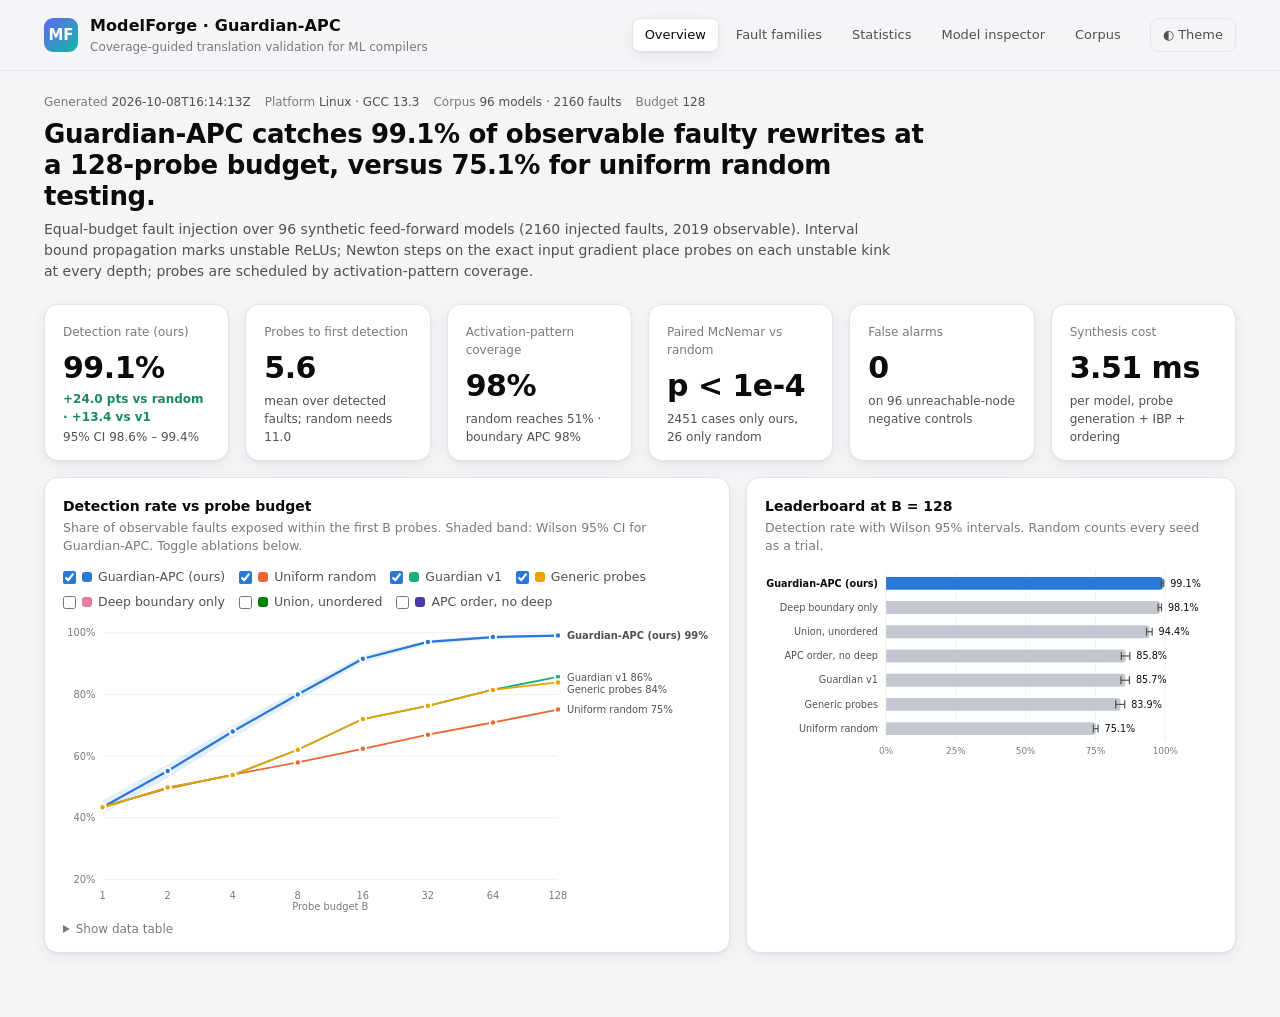
==== dashboard/index.html @ 9bdf55c3 "Add Guardian-APC: IBP-guided deep boundary probes, coverage scheduling, studio, dashboard and paper " ====
<!doctype html>
<html lang="en">
<head>
<meta charset="utf-8">
<meta name="viewport" content="width=device-width, initial-scale=1">
<title>ModelForge Guardian Dashboard</title>
<style>
:root {
  color-scheme: dark;
  --bg: #0c0e14;
  --surface-1: #141821;
  --surface-2: #1b2030;
  --border: #262c3d;
  --grid: #232838;
  --text-primary: #f3f4f8;
  --text-secondary: #b6bccb;
  --text-muted: #7c8499;
  --accent: #3987e5;
  --muted-mark: #4a5266;
  --good: #3fb37f;
  --bad: #e66767;
  --warn: #c98500;
  --s-guardian_apc: #3987e5;
  --s-random: #d95926;
  --s-guardian_v1: #199e70;
  --s-generic: #c98500;
  --s-deep_boundary: #d55181;
  --s-union_unordered: #008300;
  --s-apc_without_deep: #9085e9;
  --seq-0: #1b2030; --seq-1: #184f95; --seq-2: #256abf; --seq-3: #3987e5; --seq-4: #6da7ec; --seq-5: #b7d3f6;
  --shadow: 0 1px 0 rgba(255,255,255,0.03) inset, 0 8px 24px rgba(0,0,0,0.25);
}
:root[data-theme="light"] {
  color-scheme: light;
  --bg: #f4f5f7;
  --surface-1: #ffffff;
  --surface-2: #f7f8fa;
  --border: #e3e5ea;
  --grid: #eceef2;
  --text-primary: #0b0b0b;
  --text-secondary: #52514e;
  --text-muted: #7b7a75;
  --accent: #2a78d6;
  --muted-mark: #c4c7cf;
  --good: #1a8a5a;
  --bad: #c93a3a;
  --warn: #a86f00;
  --s-guardian_apc: #2a78d6;
  --s-random: #eb6834;
  --s-guardian_v1: #1baf7a;
  --s-generic: #eda100;
  --s-deep_boundary: #e87ba4;
  --s-union_unordered: #008300;
  --s-apc_without_deep: #4a3aa7;
  --seq-0: #f3f6fb; --seq-1: #cde2fb; --seq-2: #9ec5f4; --seq-3: #6da7ec; --seq-4: #3987e5; --seq-5: #1c5cab;
  --shadow: 0 1px 2px rgba(16,24,40,0.05), 0 4px 16px rgba(16,24,40,0.06);
}
@media (prefers-color-scheme: light) {
  :root:not([data-theme="dark"]) {
    color-scheme: light;
    --bg: #f4f5f7; --surface-1: #ffffff; --surface-2: #f7f8fa; --border: #e3e5ea; --grid: #eceef2;
    --text-primary: #0b0b0b; --text-secondary: #52514e; --text-muted: #7b7a75; --accent: #2a78d6;
    --muted-mark: #c4c7cf; --good: #1a8a5a; --bad: #c93a3a; --warn: #a86f00;
    --s-guardian_apc: #2a78d6; --s-random: #eb6834; --s-guardian_v1: #1baf7a; --s-generic: #eda100;
    --s-deep_boundary: #e87ba4; --s-union_unordered: #008300; --s-apc_without_deep: #4a3aa7;
    --seq-0: #f3f6fb; --seq-1: #cde2fb; --seq-2: #9ec5f4; --seq-3: #6da7ec; --seq-4: #3987e5; --seq-5: #1c5cab;
    --shadow: 0 1px 2px rgba(16,24,40,0.05), 0 4px 16px rgba(16,24,40,0.06);
  }
}
* { box-sizing: border-box; }
html, body { margin: 0; }
body {
  background: var(--bg);
  color: var(--text-primary);
  font: 14px/1.5 ui-sans-serif, system-ui, -apple-system, "Segoe UI", Roboto, "Helvetica Neue", Arial, sans-serif;
  -webkit-font-smoothing: antialiased;
}
code, .mono { font-family: ui-monospace, "Cascadia Code", "SF Mono", Menlo, Consolas, monospace; font-size: 12.5px; }
.wrap { max-width: 1240px; margin: 0 auto; padding: 0 24px 64px; }
header.top {
  position: sticky; top: 0; z-index: 10;
  background: color-mix(in srgb, var(--bg) 88%, transparent);
  backdrop-filter: blur(10px);
  border-bottom: 1px solid var(--border);
}
.top-inner { max-width: 1240px; margin: 0 auto; padding: 14px 24px; display: flex; align-items: center; gap: 16px; flex-wrap: wrap; }
.brand { display: flex; align-items: center; gap: 12px; }
.logo { width: 34px; height: 34px; border-radius: 9px; background: linear-gradient(135deg, #6366f1, #14b8a6); display: grid; place-items: center; color: #fff; font-weight: 700; font-size: 15px; }
.brand h1 { font-size: 16px; margin: 0; letter-spacing: 0.1px; }
.brand p { margin: 0; font-size: 12px; color: var(--text-muted); }
nav.tabs { display: flex; gap: 4px; margin-left: auto; flex-wrap: wrap; }
nav.tabs button, .chip, .ghost {
  font: inherit; font-size: 13px; color: var(--text-secondary); background: transparent;
  border: 1px solid transparent; border-radius: 8px; padding: 6px 12px; cursor: pointer;
}
nav.tabs button:hover, .ghost:hover { background: var(--surface-2); color: var(--text-primary); }
nav.tabs button[aria-selected="true"] { background: var(--surface-1); border-color: var(--border); color: var(--text-primary); box-shadow: var(--shadow); }
.ghost { border-color: var(--border); }
button:focus-visible { outline: 2px solid var(--accent); outline-offset: 2px; }
.meta { font-size: 12px; color: var(--text-muted); margin: 22px 0 6px; display: flex; gap: 14px; flex-wrap: wrap; }
.meta span b { color: var(--text-secondary); font-weight: 500; }
.hero { margin: 8px 0 22px; }
.hero h2 { font-size: 26px; line-height: 1.2; margin: 0 0 6px; letter-spacing: -0.3px; max-width: 900px; }
.hero p { margin: 0; color: var(--text-secondary); max-width: 860px; }
.grid { display: grid; gap: 16px; }
.kpis { grid-template-columns: repeat(auto-fit, minmax(180px, 1fr)); margin-bottom: 16px; }
.two { grid-template-columns: minmax(0, 1.4fr) minmax(0, 1fr); }
.half { grid-template-columns: minmax(0, 1fr) minmax(0, 1fr); }
@media (max-width: 900px) { .two, .half { grid-template-columns: minmax(0, 1fr); } }
.card { background: var(--surface-1); border: 1px solid var(--border); border-radius: 14px; padding: 18px 18px 14px; box-shadow: var(--shadow); min-width: 0; }
.card h3 { margin: 0 0 2px; font-size: 14px; font-weight: 600; }
.card .sub { margin: 0 0 12px; color: var(--text-muted); font-size: 12.5px; }
.kpi .label { color: var(--text-muted); font-size: 12px; }
.kpi .value { font-size: 30px; font-weight: 650; letter-spacing: -0.5px; margin-top: 4px; font-variant-numeric: tabular-nums; }
.kpi .note { color: var(--text-secondary); font-size: 12px; margin-top: 2px; }
.kpi .delta { font-size: 12px; font-weight: 600; }
.pos { color: var(--good); } .neg { color: var(--bad); }
.pill { display: inline-flex; align-items: center; gap: 6px; font-size: 11.5px; padding: 2px 8px; border-radius: 999px; border: 1px solid var(--border); color: var(--text-secondary); background: var(--surface-2); white-space: nowrap; }
.pill.ok::before { content: "✓"; color: var(--good); font-weight: 700; }
.pill.no::before { content: "✕"; color: var(--bad); font-weight: 700; }
.legend { display: flex; flex-wrap: wrap; gap: 6px 14px; margin: 0 0 10px; font-size: 12.5px; color: var(--text-secondary); }
.legend label { display: inline-flex; align-items: center; gap: 6px; cursor: pointer; user-select: none; }
.legend input { accent-color: var(--accent); margin: 0; }
.swatch { width: 10px; height: 10px; border-radius: 3px; display: inline-block; flex: none; }
svg { display: block; width: 100%; height: auto; overflow: visible; }
svg text { fill: var(--text-muted); font-size: 11px; }
.axis line, .gridline { stroke: var(--grid); stroke-width: 1; }
table { border-collapse: collapse; width: 100%; font-size: 13px; }
th, td { text-align: left; padding: 7px 10px; border-bottom: 1px solid var(--border); white-space: nowrap; }
th { color: var(--text-muted); font-weight: 500; font-size: 12px; }
td.num, th.num { text-align: right; font-variant-numeric: tabular-nums; }
tbody tr:hover td { background: var(--surface-2); }
.scroll { overflow-x: auto; }
.heat td.cell { text-align: center; font-variant-numeric: tabular-nums; font-size: 12.5px; border: 2px solid var(--surface-1); border-radius: 6px; min-width: 64px; }
.tooltip { position: fixed; pointer-events: none; z-index: 50; background: var(--surface-1); color: var(--text-primary); border: 1px solid var(--border); border-radius: 10px; padding: 8px 10px; font-size: 12.5px; box-shadow: 0 10px 30px rgba(0,0,0,0.3); opacity: 0; transition: opacity 0.08s; min-width: 140px; }
.tooltip .t-title { color: var(--text-muted); font-size: 11.5px; margin-bottom: 4px; }
.tooltip .t-row { display: flex; align-items: center; gap: 8px; justify-content: space-between; }
.tooltip .t-row span:first-child { display: inline-flex; align-items: center; gap: 6px; color: var(--text-secondary); }
.tooltip b { font-variant-numeric: tabular-nums; }
details.data { margin-top: 10px; }
details.data summary { cursor: pointer; color: var(--text-muted); font-size: 12px; }
.empty { padding: 60px 24px; text-align: center; color: var(--text-secondary); }
.empty code { background: var(--surface-2); padding: 2px 6px; border-radius: 6px; }
.drop { margin: 18px auto 0; max-width: 520px; border: 1.5px dashed var(--border); border-radius: 14px; padding: 22px; }
.flow { display: flex; flex-direction: column; gap: 6px; }
.node { display: flex; align-items: center; gap: 10px; padding: 8px 10px; border-radius: 10px; background: var(--surface-2); border: 1px solid var(--border); }
.node .op { font-family: ui-monospace, Menlo, Consolas, monospace; font-size: 11px; font-weight: 700; padding: 2px 7px; border-radius: 6px; color: #fff; }
.node .nm { color: var(--text-secondary); font-size: 12.5px; overflow: hidden; text-overflow: ellipsis; }
.node .sh { margin-left: auto; color: var(--text-muted); font-size: 11.5px; }
.arrow { text-align: center; color: var(--text-muted); font-size: 11px; line-height: 1; }
.cols { display: grid; grid-template-columns: 1fr 1fr; gap: 16px; }
@media (max-width: 640px) { .cols { grid-template-columns: 1fr; } .wrap { padding: 0 16px 48px; } .top-inner { padding: 12px 16px; } }
.decision { display: flex; justify-content: space-between; align-items: center; padding: 8px 0; border-bottom: 1px solid var(--border); gap: 8px; }
.decision:last-child { border-bottom: 0; }
.small { font-size: 12px; color: var(--text-muted); }
.claim { border-left: 3px solid var(--accent); padding: 4px 0 4px 12px; margin: 10px 0; color: var(--text-secondary); }
section[hidden] { display: none; }
</style>
</head>
<body>
<header class="top">
  <div class="top-inner">
    <div class="brand">
      <div class="logo" aria-hidden="true">MF</div>
      <div><h1>ModelForge · Guardian-APC</h1><p>Coverage-guided translation validation for ML compilers</p></div>
    </div>
    <nav class="tabs" role="tablist" aria-label="Dashboard sections">
      <button role="tab" data-tab="overview" aria-selected="true">Overview</button>
      <button role="tab" data-tab="faults">Fault families</button>
      <button role="tab" data-tab="stats">Statistics</button>
      <button role="tab" data-tab="inspector">Model inspector</button>
      <button role="tab" data-tab="corpus">Corpus</button>
    </nav>
    <button class="ghost" id="theme" type="button" aria-label="Toggle colour theme">◐ Theme</button>
  </div>
</header>

<main class="wrap" id="app"></main>
<div class="tooltip" id="tip" role="status" aria-live="polite"></div>

<script src="data.js"></script>
<script>
"use strict";
(() => {
const STRATS = ["guardian_apc", "random", "guardian_v1", "generic", "deep_boundary", "union_unordered", "apc_without_deep"];
const NAMES = {
  guardian_apc: "Guardian-APC (ours)", random: "Uniform random", guardian_v1: "Guardian v1",
  generic: "Generic probes", deep_boundary: "Deep boundary only", union_unordered: "Union, unordered",
  apc_without_deep: "APC order, no deep"
};
const DEFAULT_ON = new Set(["guardian_apc", "random", "guardian_v1", "generic"]);
const OP_COLOURS = { INPUT: "#64748b", RETURN: "#64748b", GEMM: "#4f46e5", MATMUL: "#4f46e5", FUSED_GEMM_RELU: "#0d9488", ADD: "#2563eb", RELU: "#b45309", SIGMOID: "#be185d", SOFTMAX: "#7c3aed" };

const app = document.getElementById("app");
const tip = document.getElementById("tip");
const css = (name) => getComputedStyle(document.documentElement).getPropertyValue(name).trim();
const colour = (s) => css("--s-" + s) || css("--muted-mark");
const pct = (v, d = 1) => v == null || isNaN(v) ? "–" : (v * 100).toFixed(d) + "%";
const fmt = (v, d = 1) => v == null || isNaN(v) ? "–" : Number(v).toFixed(d);
const el = (tag, attrs = {}, ...kids) => {
  const node = document.createElement(tag);
  for (const [k, v] of Object.entries(attrs)) {
    if (k === "class") node.className = v; else if (k === "text") node.textContent = v;
    else if (k === "style") node.setAttribute("style", v); else node.setAttribute(k, v);
  }
  for (const kid of kids.flat()) if (kid != null) node.append(kid.nodeType ? kid : document.createTextNode(String(kid)));
  return node;
};
const svgEl = (tag, attrs = {}) => {
  const node = document.createElementNS("http://www.w3.org/2000/svg", tag);
  for (const [k, v] of Object.entries(attrs)) node.setAttribute(k, v);
  return node;
};

// ------------------------------------------------------------- tooltip
function showTip(evt, title, rows) {
  tip.replaceChildren(el("div", { class: "t-title", text: title }));
  for (const r of rows) {
    const left = el("span");
    if (r.colour) left.append(el("i", { class: "swatch", style: "background:" + r.colour }));
    left.append(document.createTextNode(r.label));
    tip.append(el("div", { class: "t-row" }, left, el("b", { text: r.value })));
  }
  tip.style.opacity = 1;
  const x = Math.min(evt.clientX + 14, window.innerWidth - tip.offsetWidth - 8);
  const y = Math.min(evt.clientY + 14, window.innerHeight - tip.offsetHeight - 8);
  tip.style.left = x + "px"; tip.style.top = y + "px";
}
const hideTip = () => { tip.style.opacity = 0; };

// ------------------------------------------------------------- charts
function lineChart(points, series, opts) {
  // points: x values; series: [{key, values:[y], lo:[], hi:[]}]
  const W = 720, H = 320, m = { l: 44, r: 170, t: 12, b: 34 };
  const svg = svgEl("svg", { viewBox: `0 0 ${W} ${H}`, role: "img", "aria-label": opts.label });
  const xs = (i) => m.l + (i / (points.length - 1)) * (W - m.l - m.r);
  const ys = (v) => m.t + (1 - (v - opts.yMin) / (opts.yMax - opts.yMin)) * (H - m.t - m.b);
  for (let t = 0; t <= 4; t++) {
    const v = opts.yMin + (t / 4) * (opts.yMax - opts.yMin);
    svg.append(svgEl("line", { class: "gridline", x1: m.l, x2: W - m.r, y1: ys(v), y2: ys(v) }));
    const label = svgEl("text", { x: m.l - 8, y: ys(v) + 4, "text-anchor": "end" }); label.textContent = pct(v, 0); svg.append(label);
  }
  points.forEach((p, i) => { const t = svgEl("text", { x: xs(i), y: H - 12, "text-anchor": "middle" }); t.textContent = p; svg.append(t); });
  const xl = svgEl("text", { x: (m.l + W - m.r) / 2, y: H, "text-anchor": "middle" }); xl.textContent = opts.xLabel; svg.append(xl);
  const labels = [];
  for (const s of series) {
    const c = colour(s.key);
    if (s.lo && s.key === "guardian_apc") {
      let d = s.hi.map((v, i) => `${i ? "L" : "M"}${xs(i)},${ys(v)}`).join("");
      d += s.lo.map((v, i) => `L${xs(s.lo.length - 1 - i)},${ys(s.lo[s.lo.length - 1 - i])}`).join("") + "Z";
      svg.append(svgEl("path", { d, fill: c, opacity: 0.12 }));
    }
    const d = s.values.map((v, i) => `${i ? "L" : "M"}${xs(i)},${ys(v)}`).join("");
    svg.append(svgEl("path", { d, fill: "none", stroke: c, "stroke-width": s.key === "guardian_apc" ? 2.5 : 2, "stroke-linejoin": "round", "stroke-linecap": "round" }));
    s.values.forEach((v, i) => svg.append(svgEl("circle", { cx: xs(i), cy: ys(v), r: 3.5, fill: c, stroke: css("--surface-1"), "stroke-width": 2 })));
    labels.push({ key: s.key, y: ys(s.values[s.values.length - 1]), v: s.values[s.values.length - 1] });
  }
  // Direct end labels, nudged apart to avoid collisions.
  labels.sort((a, b) => a.y - b.y);
  for (let i = 1; i < labels.length; i++) if (labels[i].y - labels[i - 1].y < 14) labels[i].y = labels[i - 1].y + 14;
  for (const l of labels) {
    const t = svgEl("text", { x: W - m.r + 10, y: l.y + 4 });
    t.textContent = `${NAMES[l.key]}  ${pct(l.v, 0)}`;
    t.setAttribute("style", `fill:${css("--text-secondary")};font-weight:${l.key === "guardian_apc" ? 600 : 400}`);
    svg.append(t);
  }
  const cross = svgEl("line", { y1: m.t, y2: H - m.b, stroke: css("--text-muted"), "stroke-width": 1, opacity: 0 });
  svg.append(cross);
  const hit = svgEl("rect", { x: m.l, y: m.t, width: W - m.l - m.r, height: H - m.t - m.b, fill: "transparent" });
  hit.addEventListener("pointermove", (e) => {
    const box = svg.getBoundingClientRect();
    const px = ((e.clientX - box.left) / box.width) * W;
    const i = Math.max(0, Math.min(points.length - 1, Math.round(((px - m.l) / (W - m.l - m.r)) * (points.length - 1))));
    cross.setAttribute("x1", xs(i)); cross.setAttribute("x2", xs(i)); cross.setAttribute("opacity", 0.6);
    const rows = series.map((s) => ({ label: NAMES[s.key], value: pct(s.values[i]), colour: colour(s.key), v: s.values[i] })).sort((a, b) => b.v - a.v);
    showTip(e, `${opts.xLabel} ${points[i]}`, rows);
  });
  hit.addEventListener("pointerleave", () => { cross.setAttribute("opacity", 0); hideTip(); });
  svg.append(hit);
  return svg;
}

function barList(rows, opts = {}) {
  // Horizontal bars with optional CI whiskers; emphasis on the highlighted row.
  const W = 560, rowH = 30, m = { l: 150, r: 64, t: 4, b: 22 };
  const H = m.t + rows.length * rowH + m.b;
  const max = opts.max ?? Math.max(...rows.map((r) => r.hi ?? r.value)) * 1.05;
  const xs = (v) => m.l + (v / max) * (W - m.l - m.r);
  const svg = svgEl("svg", { viewBox: `0 0 ${W} ${H}`, role: "img", "aria-label": opts.label || "bar chart" });
  for (let t = 0; t <= 4; t++) {
    const v = (t / 4) * max;
    svg.append(svgEl("line", { class: "gridline", x1: xs(v), x2: xs(v), y1: m.t, y2: H - m.b }));
    const tx = svgEl("text", { x: xs(v), y: H - 6, "text-anchor": "middle" }); tx.textContent = opts.tick ? opts.tick(v) : fmt(v, 0); svg.append(tx);
  }
  rows.forEach((r, i) => {
    const y = m.t + i * rowH + 7, h = rowH - 14;
    const lab = svgEl("text", { x: m.l - 10, y: y + h / 2 + 4, "text-anchor": "end" });
    lab.textContent = r.label;
    lab.setAttribute("style", `fill:${css(r.highlight ? "--text-primary" : "--text-secondary")};font-weight:${r.highlight ? 600 : 400};font-size:12px`);
    svg.append(lab);
    const fill = r.colour || (r.highlight ? css("--accent") : css("--muted-mark"));
    const w = Math.max(2, xs(r.value) - m.l);
    svg.append(svgEl("path", { d: `M${m.l},${y}h${w - 4}a4,4 0 0 1 4,4v${h - 8}a4,4 0 0 1 -4,4h${-(w - 4)}z`, fill }));
    if (r.lo != null) {
      const c = css("--text-secondary");
      svg.append(svgEl("line", { x1: xs(r.lo), x2: xs(r.hi), y1: y + h / 2, y2: y + h / 2, stroke: c, "stroke-width": 1.5 }));
      for (const v of [r.lo, r.hi]) svg.append(svgEl("line", { x1: xs(v), x2: xs(v), y1: y + 3, y2: y + h - 3, stroke: c, "stroke-width": 1.5 }));
    }
    const val = svgEl("text", { x: xs(r.hi ?? r.value) + 8, y: y + h / 2 + 4 });
    val.textContent = opts.valueText ? opts.valueText(r) : fmt(r.value);
    val.setAttribute("style", `fill:${css("--text-primary")};font-size:12px;font-variant-numeric:tabular-nums`);
    svg.append(val);
    const hit = svgEl("rect", { x: 0, y: y - 6, width: W, height: rowH, fill: "transparent" });
    hit.addEventListener("pointermove", (e) => showTip(e, r.label, r.tip || [{ label: "value", value: opts.valueText ? opts.valueText(r) : fmt(r.value) }]));
    hit.addEventListener("pointerleave", hideTip);
    svg.append(hit);
  });
  return svg;
}

function seqColour(v) {
  const steps = [0, 1, 2, 3, 4, 5].map((i) => css("--seq-" + i));
  return steps[Math.max(0, Math.min(5, Math.round(v * 5)))];
}
function heatCell(v, tipTitle, tipRows) {
  const td = el("td", { class: "cell", text: pct(v, 0) });
  td.style.background = seqColour(v);
  td.style.color = v > 0.6 ? (document.documentElement.dataset.theme === "light" || matchMedia("(prefers-color-scheme: light)").matches && document.documentElement.dataset.theme !== "dark" ? "#fff" : "#0b0b0b") : css("--text-primary");
  td.tabIndex = 0;
  td.addEventListener("pointermove", (e) => showTip(e, tipTitle, tipRows));
  td.addEventListener("pointerleave", hideTip);
  td.addEventListener("focus", () => { const r = td.getBoundingClientRect(); showTip({ clientX: r.right, clientY: r.bottom }, tipTitle, tipRows); });
  td.addEventListener("blur", hideTip);
  return td;
}

function dataTable(headers, rows, numeric = []) {
  return el("div", { class: "scroll" }, el("table", {},
    el("thead", {}, el("tr", {}, headers.map((h, i) => el("th", { class: numeric.includes(i) ? "num" : "", text: h })))),
    el("tbody", {}, rows.map((r) => el("tr", {}, r.map((c, i) => c && c.nodeType ? el("td", {}, c) : el("td", { class: numeric.includes(i) ? "num" : "", text: c })))))));
}
const card = (title, sub, ...body) => el("div", { class: "card" }, el("h3", { text: title }), sub ? el("p", { class: "sub", text: sub }) : null, ...body);
const details = (label, content) => el("details", { class: "data" }, el("summary", { text: label }), content);

// ------------------------------------------------------------- sections
function overview(bench) {
  const s = Object.fromEntries(bench.strategies.map((x) => [x.name, x]));
  const ours = s.guardian_apc, rnd = s.random, v1 = s.guardian_v1;
  const cmp = Object.fromEntries(bench.comparisons.map((c) => [c.b, c]));
  const wrap = el("section", { "data-panel": "overview" });
  wrap.append(el("div", { class: "hero" },
    el("h2", { text: `Guardian-APC catches ${pct(ours.overall.rate)} of observable faulty rewrites at a ${bench.config.budget}-probe budget, versus ${pct(rnd.overall.rate)} for uniform random testing.` }),
    el("p", { text: `Equal-budget fault injection over ${bench.corpus.models} synthetic feed-forward models (${bench.corpus.faults_total} injected faults, ${bench.corpus.observable} observable). Interval bound propagation marks unstable ReLUs; Newton steps on the exact input gradient place probes on each unstable kink at every depth; probes are scheduled by activation-pattern coverage.` })));

  const fp = bench.strategies.reduce((a, x) => a + x.false_positives, 0);
  const kpi = (label, value, note, delta) => el("div", { class: "card kpi" }, el("div", { class: "label", text: label }), el("div", { class: "value", text: value }), delta || null, el("div", { class: "note", text: note }));
  wrap.append(el("div", { class: "grid kpis" },
    kpi("Detection rate (ours)", pct(ours.overall.rate), `95% CI ${pct(ours.overall.ci[0])} – ${pct(ours.overall.ci[1])}`,
      el("div", { class: "delta pos", text: `+${((ours.overall.rate - rnd.overall.rate) * 100).toFixed(1)} pts vs random · +${((ours.overall.rate - v1.overall.rate) * 100).toFixed(1)} vs v1` })),
    kpi("Probes to first detection", fmt(ours.mean_first), `mean over detected faults; random needs ${fmt(rnd.mean_first)}`),
    kpi("Activation-pattern coverage", pct(ours.apc, 0), `random reaches ${pct(rnd.apc, 0)} · boundary APC ${pct(ours.boundary_apc, 0)}`),
    kpi("Paired McNemar vs random", cmp.random ? (cmp.random.p_value < 1e-4 ? "p < 1e-4" : "p = " + cmp.random.p_value.toPrecision(2)) : "–",
      cmp.random ? `${cmp.random.only_a} cases only ours, ${cmp.random.only_b} only random` : ""),
    kpi("False alarms", String(fp), `on ${bench.corpus.controls} unreachable-node negative controls`),
    kpi("Synthesis cost", fmt(ours.generation_ms, 2) + " ms", "per model, probe generation + IBP + ordering")));

  // Budget curve
  const active = new Set(DEFAULT_ON);
  const legend = el("div", { class: "legend", role: "group", "aria-label": "Strategies shown" });
  const chartBox = el("div");
  const redraw = () => {
    const shown = STRATS.filter((k) => active.has(k) && s[k]);
    const points = s.guardian_apc.curve.map((p) => p.budget);
    const series = shown.map((k) => ({ key: k, values: s[k].curve.map((p) => p.rate), lo: s[k].curve.map((p) => p.ci[0]), hi: s[k].curve.map((p) => p.ci[1]) }));
    chartBox.replaceChildren(lineChart(points, series, { yMin: 0.2, yMax: 1, xLabel: "Probe budget B", label: "Detection rate versus probe budget" }));
  };
  for (const k of STRATS) {
    if (!s[k]) continue;
    const box = el("input", { type: "checkbox" }); box.checked = active.has(k);
    box.addEventListener("change", () => { box.checked ? active.add(k) : active.delete(k); redraw(); });
    legend.append(el("label", {}, box, el("i", { class: "swatch", style: "background:" + colour(k) }), NAMES[k]));
  }
  redraw();
  const curveTable = dataTable(["Strategy", ...s.guardian_apc.curve.map((p) => "B=" + p.budget)],
    STRATS.filter((k) => s[k]).map((k) => [NAMES[k], ...s[k].curve.map((p) => pct(p.rate))]), s.guardian_apc.curve.map((_, i) => i + 1));

  const ranked = [...bench.strategies].sort((a, b) => b.overall.rate - a.overall.rate);
  const leader = barList(ranked.map((x) => ({
    label: NAMES[x.name], value: x.overall.rate, lo: x.overall.ci[0], hi: x.overall.ci[1], highlight: x.name === "guardian_apc",
    tip: [{ label: "detected", value: `${x.overall.detected}/${x.overall.trials}` }, { label: "rate", value: pct(x.overall.rate) }, { label: "95% CI", value: `${pct(x.overall.ci[0])} – ${pct(x.overall.ci[1])}` }, { label: "mean 1st", value: fmt(x.mean_first) }]
  })), { max: 1, tick: (v) => pct(v, 0), valueText: (r) => pct(r.value), label: "Detection rate at full budget" });

  wrap.append(el("div", { class: "grid two" },
    card("Detection rate vs probe budget", "Share of observable faults exposed within the first B probes. Shaded band: Wilson 95% CI for Guardian-APC. Toggle ablations below.", legend, chartBox, details("Show data table", curveTable)),
    card("Leaderboard at B = " + bench.config.budget, "Detection rate with Wilson 95% intervals. Random counts every seed as a trial.", leader)));
  return wrap;
}

function faults(bench) {
  const wrap = el("section", { "data-panel": "faults", hidden: "" });
  const s = Object.fromEntries(bench.strategies.map((x) => [x.name, x]));
  const families = Object.keys(s.guardian_apc.families);
  const order = STRATS.filter((k) => s[k]);
  const heat = el("table", { class: "heat" },
    el("thead", {}, el("tr", {}, el("th", { text: "Fault family" }), order.map((k) => el("th", { class: "num", text: NAMES[k] })))),
    el("tbody", {}, families.map((f) => el("tr", {}, el("td", { text: f }),
      order.map((k) => { const p = s[k].families[f]; return heatCell(p ? p.rate : 0, `${f} · ${NAMES[k]}`, [{ label: "detected", value: p ? `${p.detected}/${p.trials}` : "–" }, { label: "rate", value: pct(p && p.rate) }, { label: "95% CI", value: p ? `${pct(p.ci[0])} – ${pct(p.ci[1])}` : "–" }]); })))));
  const scale = el("div", { class: "legend" }, el("span", { text: "0%" }), ...[0, 1, 2, 3, 4, 5].map((i) => el("i", { class: "swatch", style: `background:${css("--seq-" + i)};width:22px` })), el("span", { text: "100%" }));
  wrap.append(card("Detection rate by fault family", "Rows are injected fault families; dead_zone_1e-* match the boundary-probe offsets, while dead_zone_random, relu_clamp, leaky_relu and the ε-faults are held out from the probe design.", scale, el("div", { class: "scroll" }, heat)));

  const subsetNames = { design_aligned: "Design-aligned faults", held_out: "Held-out faults", first_layer: "First ReLU layer", deep_layers: "Deeper ReLU layers" };
  const subsetCards = Object.keys(subsetNames).map((key) => card(subsetNames[key], key === "held_out" ? "Families the probe targets were not tuned for." : key === "deep_layers" ? "Faults injected beyond the first activation layer, where v1 had no boundary probes." : key === "first_layer" ? "Faults in the first activation layer (v1's model-conditioned probes apply here)." : "Dead zones whose widths match the probe offsets.",
    barList(order.filter((k) => s[k].subsets && s[k].subsets[key]).map((k) => ({ label: NAMES[k], value: s[k].subsets[key].rate, lo: s[k].subsets[key].ci[0], hi: s[k].subsets[key].ci[1], highlight: k === "guardian_apc", tip: [{ label: "detected", value: `${s[k].subsets[key].detected}/${s[k].subsets[key].trials}` }, { label: "rate", value: pct(s[k].subsets[key].rate) }] })), { max: 1, tick: (v) => pct(v, 0), valueText: (r) => pct(r.value), label: subsetNames[key] })));
  wrap.append(el("div", { class: "grid half", style: "margin-top:16px" }, ...subsetCards));
  return wrap;
}

function stats(bench) {
  const wrap = el("section", { "data-panel": "stats", hidden: "" });
  const s = Object.fromEntries(bench.strategies.map((x) => [x.name, x]));
  const rows = bench.comparisons.map((c) => {
    const verdict = c.p_value < 0.05 ? (c.only_a > c.only_b ? el("span", { class: "pill ok", text: "better" }) : el("span", { class: "pill no", text: "worse" })) : el("span", { class: "pill", text: "n.s." });
    return [NAMES[c.b], String(c.only_a), String(c.only_b), String(c.both), String(c.neither), c.p_value < 1e-4 ? "< 1e-4" : c.p_value.toPrecision(3), verdict];
  });
  wrap.append(card("Paired exact McNemar tests", "Guardian-APC against each baseline on the same (model, fault) cases. Discordant pairs decide the test; random contributes one pair per seed.",
    dataTable(["Baseline", "Only ours", "Only baseline", "Both", "Neither", "Exact p", "Verdict"], rows, [1, 2, 3, 4, 5])));

  // Coverage vs detection scatter
  const W = 560, H = 320, m = { l: 48, r: 16, t: 14, b: 40 };
  const svg = svgEl("svg", { viewBox: `0 0 ${W} ${H}`, role: "img", "aria-label": "Activation-pattern coverage versus detection rate" });
  const xs = (v) => m.l + ((v - 0.4) / 0.6) * (W - m.l - m.r), ys = (v) => m.t + (1 - (v - 0.6) / 0.4) * (H - m.t - m.b);
  for (let t = 0; t <= 4; t++) {
    const xv = 0.4 + t * 0.15, yv = 0.6 + t * 0.1;
    svg.append(svgEl("line", { class: "gridline", x1: xs(xv), x2: xs(xv), y1: m.t, y2: H - m.b }));
    svg.append(svgEl("line", { class: "gridline", x1: m.l, x2: W - m.r, y1: ys(yv), y2: ys(yv) }));
    const a = svgEl("text", { x: xs(xv), y: H - m.b + 16, "text-anchor": "middle" }); a.textContent = pct(xv, 0); svg.append(a);
    const b = svgEl("text", { x: m.l - 8, y: ys(yv) + 4, "text-anchor": "end" }); b.textContent = pct(yv, 0); svg.append(b);
  }
  const xl = svgEl("text", { x: (m.l + W - m.r) / 2, y: H - 4, "text-anchor": "middle" }); xl.textContent = "Activation-pattern coverage (mean per model)"; svg.append(xl);
  for (const k of STRATS) {
    if (!s[k]) continue;
    const x = xs(s[k].apc), y = ys(Math.max(0.6, s[k].overall.rate));
    const dot = svgEl("circle", { cx: x, cy: y, r: k === "guardian_apc" ? 8 : 6.5, fill: colour(k), stroke: css("--surface-1"), "stroke-width": 2 });
    dot.addEventListener("pointermove", (e) => showTip(e, NAMES[k], [{ label: "APC", value: pct(s[k].apc) }, { label: "detection", value: pct(s[k].overall.rate) }, { label: "boundary APC", value: pct(s[k].boundary_apc) }]));
    dot.addEventListener("pointerleave", hideTip);
    svg.append(dot);
    if (["guardian_apc", "random"].includes(k)) {
      const t = svgEl("text", { x: x + (k === "guardian_apc" ? -12 : 12), y: y + (k === "guardian_apc" ? 18 : 4), "text-anchor": k === "guardian_apc" ? "end" : "start" });
      t.textContent = NAMES[k]; t.setAttribute("style", `fill:${css("--text-secondary")}`); svg.append(t);
    }
  }
  const legend = el("div", { class: "legend" }, STRATS.filter((k) => s[k]).map((k) => el("span", { style: "display:inline-flex;gap:6px;align-items:center" }, el("i", { class: "swatch", style: "background:" + colour(k) }), NAMES[k])));
  const cost = barList(STRATS.filter((k) => s[k]).map((k) => ({ label: NAMES[k], value: s[k].generation_ms, highlight: k === "guardian_apc", tip: [{ label: "ms / model", value: fmt(s[k].generation_ms, 3) }, { label: "native probes", value: fmt(s[k].native_probes, 1) }] })), { tick: (v) => fmt(v, 1), valueText: (r) => fmt(r.value, 2) + " ms", label: "Probe synthesis time per model" });
  wrap.append(el("div", { class: "grid half", style: "margin-top:16px" },
    card("Coverage predicts detection", "Each dot is a strategy: higher activation-pattern coverage of (neuron, pre-activation bin) states goes with higher fault detection.", legend, svg),
    card("Cost of probe synthesis", "Mean wall-clock per model on this machine, including IBP, Newton boundary solving and greedy ordering.", cost,
      el("p", { class: "small", text: `Total benchmark runtime: ${fmt(bench.runtime_seconds, 1)} s on ${bench.platform} (${bench.compiler}).` }))));
  return wrap;
}

function inspector(data) {
  const wrap = el("section", { "data-panel": "inspector", hidden: "" });
  if (!data) { wrap.append(el("div", { class: "card empty", text: "No inspector data. Run modelforge_bench to generate it." })); return wrap; }
  const flow = (ins) => el("div", { class: "flow" }, ins.flatMap((x, i) => [
    el("div", { class: "node" }, el("span", { class: "op", style: "background:" + (OP_COLOURS[x.op] || "#475569"), text: x.op }), el("span", { class: "nm", text: `${x.node}  →  ${x.output}` }), el("span", { class: "sh mono", text: x.shape.join("×") })),
    i + 1 < ins.length ? el("div", { class: "arrow", "aria-hidden": "true", text: "▼" }) : null]));
  wrap.append(el("div", { class: "hero" }, el("h2", { text: `Model inspector · ${data.model}` }),
    el("p", { text: `Input ${data.input_shape.join("×")}, output ${data.output_shape.join("×")} · ${data.guardian_probe_count} Guardian-APC probes · source ${data.path}` })));
  wrap.append(card("IR before and after guarded optimisation", "Each rewrite is applied to a copy and only kept if every probe agrees with the graph before it.",
    el("div", { class: "cols" }, el("div", {}, el("p", { class: "small", text: "Lowered IR" }), flow(data.ir_before)), el("div", {}, el("p", { class: "small", text: "Guardian-accepted IR" }), flow(data.ir_after)))));

  const decisions = el("div", {}, data.guardian.map((d) => el("div", { class: "decision" },
    el("div", {}, el("b", { text: d.pass }), el("div", { class: "small", text: d.events.length ? d.events.join(" · ") : "no rewrite proposed" })),
    el("div", { style: "text-align:right" }, el("span", { class: "pill " + (d.accepted ? "ok" : "no"), text: d.accepted ? "accepted" : "rejected" }), el("div", { class: "small", text: `${d.probes} probes · max |err| ${Number(d.max_error).toExponential(1)}` })))));
  let demo = el("p", { class: "small", text: "No demo bug available for this model." });
  if (data.demo_bug && data.demo_bug.original_output) {
    const a = data.demo_bug.original_output, b = data.demo_bug.candidate_output;
    const rows = [];
    a.forEach((v, i) => { rows.push({ label: `class ${i} · original`, value: v, colour: css("--s-guardian_apc") }); rows.push({ label: `class ${i} · faulty`, value: b[i], colour: css("--s-random") }); });
    demo = el("div", {},
      el("p", { class: "claim", text: `ReLU → Sigmoid rewrite ${data.demo_bug.accepted ? "was missed" : "rejected and rolled back"} after ${data.demo_bug.probes} probes. Minimised witness: ${data.demo_bug.probe}, input [${data.demo_bug.input.map((v) => fmt(v, 3)).join(", ")}].` }),
      barList(rows.map((r) => ({ ...r, tip: [{ label: "probability", value: fmt(r.value, 4) }] })), { max: 1, tick: (v) => fmt(v, 2), valueText: (r) => fmt(r.value, 4), label: "Original versus faulty output" }),
      el("div", { class: "legend" }, el("span", {}, el("i", { class: "swatch", style: "background:" + css("--s-guardian_apc") }), " original graph"), el("span", {}, el("i", { class: "swatch", style: "background:" + css("--s-random") }), " faulty candidate")));
  }
  wrap.append(el("div", { class: "grid half", style: "margin-top:16px" }, card("Guardian decisions", "One verdict per optimisation pass.", decisions), card("Replayable counterexample", "Saved to counterexample.json by the compiler.", demo)));

  // IBP intervals
  const site = data.sites[0];
  if (site) {
    const ext = Math.max(1, ...site.lower.map(Math.abs), ...site.upper.map(Math.abs));
    const W = 560, rowH = 26, m = { l: 60, r: 20, t: 8, b: 24 }, H = m.t + site.width * rowH + m.b;
    const svg = svgEl("svg", { viewBox: `0 0 ${W} ${H}`, role: "img", "aria-label": "Pre-activation intervals" });
    const xs = (v) => m.l + ((v + ext) / (2 * ext)) * (W - m.l - m.r);
    svg.append(svgEl("line", { x1: xs(0), x2: xs(0), y1: m.t, y2: H - m.b, stroke: css("--s-deep_boundary"), "stroke-width": 1.5 }));
    for (const v of [-ext, 0, ext]) { const t = svgEl("text", { x: xs(v), y: H - 6, "text-anchor": "middle" }); t.textContent = fmt(v, 1); svg.append(t); }
    site.lower.forEach((lo, i) => {
      const y = m.t + i * rowH + rowH / 2, hi = site.upper[i];
      const st = lo > 0 ? "stable active" : hi <= 0 ? "stable inactive" : "unstable";
      const t = svgEl("text", { x: m.l - 10, y: y + 4, "text-anchor": "end" }); t.textContent = "n" + i; svg.append(t);
      svg.append(svgEl("line", { x1: xs(lo), x2: xs(hi), y1: y, y2: y, stroke: st === "unstable" ? css("--warn") : css("--good"), "stroke-width": 6, "stroke-linecap": "round" }));
      const hit = svgEl("rect", { x: 0, y: y - rowH / 2, width: W, height: rowH, fill: "transparent" });
      hit.addEventListener("pointermove", (e) => showTip(e, `${site.node} · neuron ${i}`, [{ label: "lower", value: fmt(lo, 3) }, { label: "upper", value: fmt(hi, 3) }, { label: "status", value: st }]));
      hit.addEventListener("pointerleave", hideTip);
      svg.append(hit);
    });
    const covRows = data.coverage.map((c) => ({ label: NAMES[c.strategy] || c.strategy, value: c.coverage.apc, highlight: c.strategy === "guardian_apc", tip: [{ label: "APC", value: pct(c.coverage.apc) }, { label: "boundary APC", value: pct(c.coverage.boundary_apc) }, { label: "states", value: `${c.coverage.covered}/${c.coverage.feasible}` }] }));
    wrap.append(el("div", { class: "grid half", style: "margin-top:16px" },
      card(`IBP pre-activation intervals · ${site.node}`, `Interval bound propagation over D = [-10, 10]^n. Amber: unstable (the kink at 0, pink line, is reachable), green: stable. ${site.unstable} of ${site.width} unstable.`, svg),
      card("Activation-pattern coverage at equal budget", "Share of reachable (neuron, pre-activation bin) states hit by each 128-probe suite on this model.", barList(covRows, { max: 1, tick: (v) => pct(v, 0), valueText: (r) => pct(r.value, 0), label: "Coverage by strategy" }))));
  }
  const strategies = STRATS.filter((k) => data.faults[0] && k in data.faults[0].first);
  const ftable = el("table", { class: "heat" },
    el("thead", {}, el("tr", {}, el("th", { text: "Injected fault" }), el("th", { text: "Kind" }), strategies.map((k) => el("th", { class: "num", text: NAMES[k] || k })))),
    el("tbody", {}, data.faults.map((f) => el("tr", {}, el("td", { class: "mono", text: f.fault }), el("td", { class: "small", text: f.locality + (f.held_out ? " · held-out" : "") }),
      strategies.map((k) => {
        const v = f.first[k];
        const td = el("td", { class: "num", text: f.locality === "control" ? (v ? "false alarm" : "silent ✓") : v ? "#" + v : "missed" });
        td.style.color = f.locality === "control" ? (v ? css("--bad") : css("--good")) : v ? (v <= 8 ? css("--good") : css("--text-primary")) : css("--bad");
        if (k === "guardian_apc") td.style.fontWeight = 600;
        return td;
      })))));
  wrap.append(el("div", { style: "margin-top:16px" }, card("Fault-injection arena", "#k is the index of the first probe that exposed the fault (lower is better); 'missed' means no probe in the 128-probe budget did.", el("div", { class: "scroll" }, ftable))));
  return wrap;
}

function corpus(bench) {
  const wrap = el("section", { "data-panel": "corpus", hidden: "" });
  const c = bench.corpus;
  const depthRows = Object.entries(c.depths).map(([d, n]) => ({ label: `${d} hidden layer${d === "1" ? "" : "s"}`, value: n, highlight: false, colour: css("--accent"), tip: [{ label: "models", value: String(n) }] }));
  const neuronRows = [["Unstable", c.neurons.unstable, "--warn"], ["Stable active", c.neurons.stable_active, "--good"], ["Stable inactive", c.neurons.stable_inactive, "--muted-mark"]].map(([label, value, tok]) => ({ label, value, colour: css(tok), tip: [{ label: "neurons", value: String(value) }] }));
  wrap.append(el("div", { class: "grid kpis" },
    ...[["Models", c.models], ["Injected faults", c.faults_total], ["Observable", c.observable], ["Unknown (excluded)", c.unknown], ["Negative controls", c.controls], ["IBP soundness violations", c.ibp_violations]].map(([l, v]) => el("div", { class: "card kpi" }, el("div", { class: "label", text: l }), el("div", { class: "value", text: String(v) })))));
  wrap.append(el("div", { class: "grid half" },
    card("Depth distribution", "Synthetic He-initialised classifiers; depth cycles 1–4 hidden ReLU layers, widths 4–16, inputs 4–16, classes 2–5.", barList(depthRows, { valueText: (r) => String(r.value), tick: (v) => fmt(v, 0), label: "Models by depth" })),
    card("Neuron stability over D", "Interval bound propagation on [-10, 10]^n. Unstable neurons are the targets for deep boundary probes.", barList(neuronRows, { valueText: (r) => String(r.value), tick: (v) => fmt(v, 0), label: "Neuron stability counts" }))));
  wrap.append(el("div", { style: "margin-top:16px" }, card("Models", "Every model in the corpus, with its layer widths and fault counts.",
    details("Show all " + bench.models.length + " models", dataTable(["Model", "Inputs", "Classes", "Hidden widths", "Unstable", "Faults", "Observable"], bench.models.map((x) => [x.name, String(x.inputs), String(x.classes), x.hidden.join(" · "), String(x.unstable), String(x.faults), String(x.observable)]), [1, 2, 4, 5, 6])),
    bench.misses.length ? details(`Guardian-APC misses (${bench.misses.length} listed)`, dataTable(["Model", "Fault"], bench.misses.map((x) => [x.model, x.fault]))) : null)));
  wrap.append(el("p", { class: "small", style: "margin-top:16px", text: `Config: budget ${bench.config.budget}, ${bench.config.random_seeds} random seeds, ${bench.config.oracle_probes} oracle probes per fault, tolerance ${bench.config.tolerance}, master seed ${bench.config.seed}. A fault counts as observable when any suite or the random oracle exposes it; others are reported as unknown and excluded.` }));
  return wrap;
}

// ------------------------------------------------------------- boot
function render(data) {
  app.replaceChildren();
  if (!data || !data.bench) { empty(); return; }
  const b = data.bench;
  app.append(el("div", { class: "meta" },
    el("span", {}, "Generated ", el("b", { text: b.generated_at })), el("span", {}, "Platform ", el("b", { text: `${b.platform} · ${b.compiler}` })),
    el("span", {}, "Corpus ", el("b", { text: `${b.corpus.models} models · ${b.corpus.faults_total} faults` })), el("span", {}, "Budget ", el("b", { text: String(b.config.budget) }))));
  app.append(overview(b), faults(b), stats(b), inspector(data.inspect), corpus(b));
  selectTab(currentTab);
}
function empty() {
  const input = el("input", { type: "file", accept: ".json" });
  input.addEventListener("change", () => { const f = input.files[0]; if (f) f.text().then((t) => render({ bench: JSON.parse(t), inspect: null })); });
  app.append(el("div", { class: "card empty" }, el("h2", { text: "No benchmark data yet" }),
    el("p", {}, "Build the project and run ", el("code", { text: "modelforge_bench" }), " (or menu option 6 in ", el("code", { text: "modelforge_studio" }), "). It writes ", el("code", { text: "dashboard/data.js" }), " next to this page."),
    el("div", { class: "drop" }, el("p", { text: "Or load a results.json file:" }), input)));
}
let currentTab = "overview";
function selectTab(name) {
  currentTab = name;
  document.querySelectorAll("nav.tabs button").forEach((b) => b.setAttribute("aria-selected", String(b.dataset.tab === name)));
  document.querySelectorAll("section[data-panel]").forEach((s) => { s.hidden = s.dataset.panel !== name; });
  try { localStorage.setItem("mf-tab", name); } catch (e) { /* storage unavailable */ }
}
document.querySelectorAll("nav.tabs button").forEach((b) => b.addEventListener("click", () => selectTab(b.dataset.tab)));
try { currentTab = localStorage.getItem("mf-tab") || "overview"; } catch (e) { /* storage unavailable */ }
try { const t = localStorage.getItem("mf-theme"); if (t) document.documentElement.dataset.theme = t; } catch (e) { /* storage unavailable */ }
document.getElementById("theme").addEventListener("click", () => {
  const dark = document.documentElement.dataset.theme ? document.documentElement.dataset.theme === "dark" : !matchMedia("(prefers-color-scheme: light)").matches;
  document.documentElement.dataset.theme = dark ? "light" : "dark";
  try { localStorage.setItem("mf-theme", document.documentElement.dataset.theme); } catch (e) { /* storage unavailable */ }
  render(window.MODELFORGE_DATA);
});
render(window.MODELFORGE_DATA);
})();
</script>
</body>
</html>
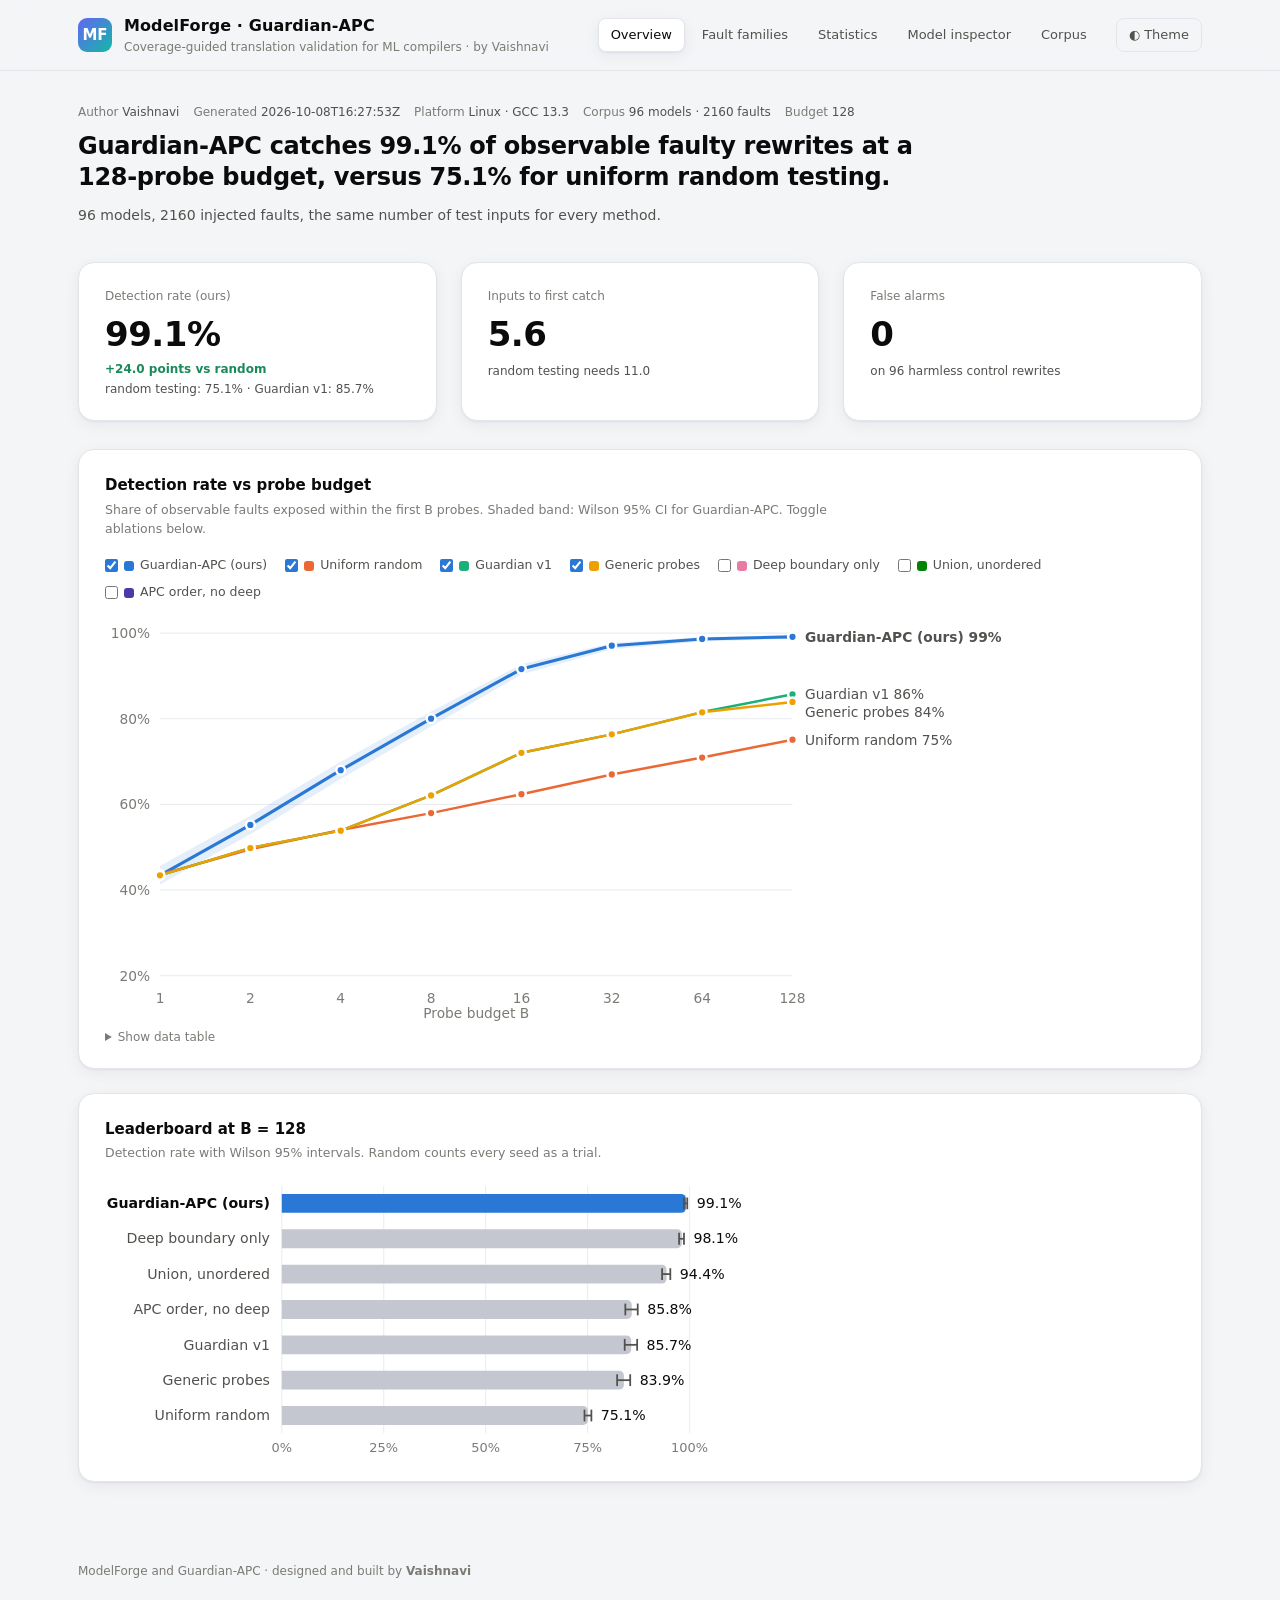
==== commit e9e8bb21: "Credit Vaishnavi throughout and declutter the studio and dashboard - Author name in the paper, READM" ====
--- a/dashboard/index.html
+++ b/dashboard/index.html
@@ -4,6 +4,7 @@
 <meta charset="utf-8">
 <meta name="viewport" content="width=device-width, initial-scale=1">
 <title>ModelForge Guardian Dashboard</title>
+<meta name="author" content="Vaishnavi">
 <style>
 :root {
   color-scheme: dark;
@@ -76,14 +77,14 @@
   -webkit-font-smoothing: antialiased;
 }
 code, .mono { font-family: ui-monospace, "Cascadia Code", "SF Mono", Menlo, Consolas, monospace; font-size: 12.5px; }
-.wrap { max-width: 1240px; margin: 0 auto; padding: 0 24px 64px; }
+.wrap { max-width: 1180px; margin: 0 auto; padding: 0 28px 80px; }
 header.top {
   position: sticky; top: 0; z-index: 10;
   background: color-mix(in srgb, var(--bg) 88%, transparent);
   backdrop-filter: blur(10px);
   border-bottom: 1px solid var(--border);
 }
-.top-inner { max-width: 1240px; margin: 0 auto; padding: 14px 24px; display: flex; align-items: center; gap: 16px; flex-wrap: wrap; }
+.top-inner { max-width: 1180px; margin: 0 auto; padding: 14px 28px; display: flex; align-items: center; gap: 16px; flex-wrap: wrap; }
 .brand { display: flex; align-items: center; gap: 12px; }
 .logo { width: 34px; height: 34px; border-radius: 9px; background: linear-gradient(135deg, #6366f1, #14b8a6); display: grid; place-items: center; color: #fff; font-weight: 700; font-size: 15px; }
 .brand h1 { font-size: 16px; margin: 0; letter-spacing: 0.1px; }
@@ -97,36 +98,37 @@
 nav.tabs button[aria-selected="true"] { background: var(--surface-1); border-color: var(--border); color: var(--text-primary); box-shadow: var(--shadow); }
 .ghost { border-color: var(--border); }
 button:focus-visible { outline: 2px solid var(--accent); outline-offset: 2px; }
-.meta { font-size: 12px; color: var(--text-muted); margin: 22px 0 6px; display: flex; gap: 14px; flex-wrap: wrap; }
+.meta { font-size: 12px; color: var(--text-muted); margin: 32px 0 10px; display: flex; gap: 14px; flex-wrap: wrap; }
 .meta span b { color: var(--text-secondary); font-weight: 500; }
-.hero { margin: 8px 0 22px; }
-.hero h2 { font-size: 26px; line-height: 1.2; margin: 0 0 6px; letter-spacing: -0.3px; max-width: 900px; }
+.hero { margin: 8px 0 36px; }
+.hero h2 { font-size: 24px; line-height: 1.3; margin: 0 0 12px; letter-spacing: -0.3px; max-width: 900px; }
 .hero p { margin: 0; color: var(--text-secondary); max-width: 860px; }
-.grid { display: grid; gap: 16px; }
-.kpis { grid-template-columns: repeat(auto-fit, minmax(180px, 1fr)); margin-bottom: 16px; }
-.two { grid-template-columns: minmax(0, 1.4fr) minmax(0, 1fr); }
+.grid { display: grid; gap: 24px; }
+section > * + * { margin-top: 28px !important; }
+.kpis { grid-template-columns: repeat(auto-fit, minmax(300px, 1fr)); }
+.two { grid-template-columns: minmax(0, 1fr); }
 .half { grid-template-columns: minmax(0, 1fr) minmax(0, 1fr); }
 @media (max-width: 900px) { .two, .half { grid-template-columns: minmax(0, 1fr); } }
-.card { background: var(--surface-1); border: 1px solid var(--border); border-radius: 14px; padding: 18px 18px 14px; box-shadow: var(--shadow); min-width: 0; }
-.card h3 { margin: 0 0 2px; font-size: 14px; font-weight: 600; }
-.card .sub { margin: 0 0 12px; color: var(--text-muted); font-size: 12.5px; }
+.card { background: var(--surface-1); border: 1px solid var(--border); border-radius: 16px; padding: 24px 26px 22px; box-shadow: var(--shadow); min-width: 0; }
+.card h3 { margin: 0 0 4px; font-size: 15px; font-weight: 600; }
+.card .sub { margin: 0 0 18px; max-width: 760px; color: var(--text-muted); font-size: 12.5px; }
 .kpi .label { color: var(--text-muted); font-size: 12px; }
-.kpi .value { font-size: 30px; font-weight: 650; letter-spacing: -0.5px; margin-top: 4px; font-variant-numeric: tabular-nums; }
+.kpi .value { font-size: 34px; font-weight: 650; letter-spacing: -0.5px; margin-top: 4px; font-variant-numeric: tabular-nums; }
 .kpi .note { color: var(--text-secondary); font-size: 12px; margin-top: 2px; }
 .kpi .delta { font-size: 12px; font-weight: 600; }
 .pos { color: var(--good); } .neg { color: var(--bad); }
 .pill { display: inline-flex; align-items: center; gap: 6px; font-size: 11.5px; padding: 2px 8px; border-radius: 999px; border: 1px solid var(--border); color: var(--text-secondary); background: var(--surface-2); white-space: nowrap; }
 .pill.ok::before { content: "✓"; color: var(--good); font-weight: 700; }
 .pill.no::before { content: "✕"; color: var(--bad); font-weight: 700; }
-.legend { display: flex; flex-wrap: wrap; gap: 6px 14px; margin: 0 0 10px; font-size: 12.5px; color: var(--text-secondary); }
+.legend { display: flex; flex-wrap: wrap; gap: 8px 18px; margin: 0 0 16px; font-size: 12.5px; color: var(--text-secondary); }
 .legend label { display: inline-flex; align-items: center; gap: 6px; cursor: pointer; user-select: none; }
 .legend input { accent-color: var(--accent); margin: 0; }
 .swatch { width: 10px; height: 10px; border-radius: 3px; display: inline-block; flex: none; }
-svg { display: block; width: 100%; height: auto; overflow: visible; }
+svg { display: block; width: 100%; max-width: 660px; height: auto; overflow: visible; }
 svg text { fill: var(--text-muted); font-size: 11px; }
 .axis line, .gridline { stroke: var(--grid); stroke-width: 1; }
 table { border-collapse: collapse; width: 100%; font-size: 13px; }
-th, td { text-align: left; padding: 7px 10px; border-bottom: 1px solid var(--border); white-space: nowrap; }
+th, td { text-align: left; padding: 10px 12px; border-bottom: 1px solid var(--border); white-space: nowrap; }
 th { color: var(--text-muted); font-weight: 500; font-size: 12px; }
 td.num, th.num { text-align: right; font-variant-numeric: tabular-nums; }
 tbody tr:hover td { background: var(--surface-2); }
@@ -162,7 +164,7 @@
   <div class="top-inner">
     <div class="brand">
       <div class="logo" aria-hidden="true">MF</div>
-      <div><h1>ModelForge · Guardian-APC</h1><p>Coverage-guided translation validation for ML compilers</p></div>
+      <div><h1>ModelForge · Guardian-APC</h1><p>Coverage-guided translation validation for ML compilers · by Vaishnavi</p></div>
     </div>
     <nav class="tabs" role="tablist" aria-label="Dashboard sections">
       <button role="tab" data-tab="overview" aria-selected="true">Overview</button>
@@ -176,6 +178,7 @@
 </header>
 
 <main class="wrap" id="app"></main>
+<footer class="wrap small" style="padding-top:0">ModelForge and Guardian-APC · designed and built by <b>Vaishnavi</b></footer>
 <div class="tooltip" id="tip" role="status" aria-live="polite"></div>
 
 <script src="data.js"></script>
@@ -233,6 +236,7 @@
   // points: x values; series: [{key, values:[y], lo:[], hi:[]}]
   const W = 720, H = 320, m = { l: 44, r: 170, t: 12, b: 34 };
   const svg = svgEl("svg", { viewBox: `0 0 ${W} ${H}`, role: "img", "aria-label": opts.label });
+  svg.style.maxWidth = "900px";
   const xs = (i) => m.l + (i / (points.length - 1)) * (W - m.l - m.r);
   const ys = (v) => m.t + (1 - (v - opts.yMin) / (opts.yMax - opts.yMin)) * (H - m.t - m.b);
   for (let t = 0; t <= 4; t++) {
@@ -350,19 +354,15 @@
   const wrap = el("section", { "data-panel": "overview" });
   wrap.append(el("div", { class: "hero" },
     el("h2", { text: `Guardian-APC catches ${pct(ours.overall.rate)} of observable faulty rewrites at a ${bench.config.budget}-probe budget, versus ${pct(rnd.overall.rate)} for uniform random testing.` }),
-    el("p", { text: `Equal-budget fault injection over ${bench.corpus.models} synthetic feed-forward models (${bench.corpus.faults_total} injected faults, ${bench.corpus.observable} observable). Interval bound propagation marks unstable ReLUs; Newton steps on the exact input gradient place probes on each unstable kink at every depth; probes are scheduled by activation-pattern coverage.` })));
+    el("p", { text: `${bench.corpus.models} models, ${bench.corpus.faults_total} injected faults, the same number of test inputs for every method.` })));
 
   const fp = bench.strategies.reduce((a, x) => a + x.false_positives, 0);
   const kpi = (label, value, note, delta) => el("div", { class: "card kpi" }, el("div", { class: "label", text: label }), el("div", { class: "value", text: value }), delta || null, el("div", { class: "note", text: note }));
   wrap.append(el("div", { class: "grid kpis" },
-    kpi("Detection rate (ours)", pct(ours.overall.rate), `95% CI ${pct(ours.overall.ci[0])} – ${pct(ours.overall.ci[1])}`,
-      el("div", { class: "delta pos", text: `+${((ours.overall.rate - rnd.overall.rate) * 100).toFixed(1)} pts vs random · +${((ours.overall.rate - v1.overall.rate) * 100).toFixed(1)} vs v1` })),
-    kpi("Probes to first detection", fmt(ours.mean_first), `mean over detected faults; random needs ${fmt(rnd.mean_first)}`),
-    kpi("Activation-pattern coverage", pct(ours.apc, 0), `random reaches ${pct(rnd.apc, 0)} · boundary APC ${pct(ours.boundary_apc, 0)}`),
-    kpi("Paired McNemar vs random", cmp.random ? (cmp.random.p_value < 1e-4 ? "p < 1e-4" : "p = " + cmp.random.p_value.toPrecision(2)) : "–",
-      cmp.random ? `${cmp.random.only_a} cases only ours, ${cmp.random.only_b} only random` : ""),
-    kpi("False alarms", String(fp), `on ${bench.corpus.controls} unreachable-node negative controls`),
-    kpi("Synthesis cost", fmt(ours.generation_ms, 2) + " ms", "per model, probe generation + IBP + ordering")));
+    kpi("Detection rate (ours)", pct(ours.overall.rate), `random testing: ${pct(rnd.overall.rate)} · Guardian v1: ${pct(v1.overall.rate)}`,
+      el("div", { class: "delta pos", text: `+${((ours.overall.rate - rnd.overall.rate) * 100).toFixed(1)} points vs random` })),
+    kpi("Inputs to first catch", fmt(ours.mean_first), `random testing needs ${fmt(rnd.mean_first)}`),
+    kpi("False alarms", String(fp), `on ${bench.corpus.controls} harmless control rewrites`)));
 
   // Budget curve
   const active = new Set(DEFAULT_ON);
@@ -546,7 +546,7 @@
   if (!data || !data.bench) { empty(); return; }
   const b = data.bench;
   app.append(el("div", { class: "meta" },
-    el("span", {}, "Generated ", el("b", { text: b.generated_at })), el("span", {}, "Platform ", el("b", { text: `${b.platform} · ${b.compiler}` })),
+    el("span", {}, "Author ", el("b", { text: b.author || "Vaishnavi" })), el("span", {}, "Generated ", el("b", { text: b.generated_at })), el("span", {}, "Platform ", el("b", { text: `${b.platform} · ${b.compiler}` })),
     el("span", {}, "Corpus ", el("b", { text: `${b.corpus.models} models · ${b.corpus.faults_total} faults` })), el("span", {}, "Budget ", el("b", { text: String(b.config.budget) }))));
   app.append(overview(b), faults(b), stats(b), inspector(data.inspect), corpus(b));
   selectTab(currentTab);
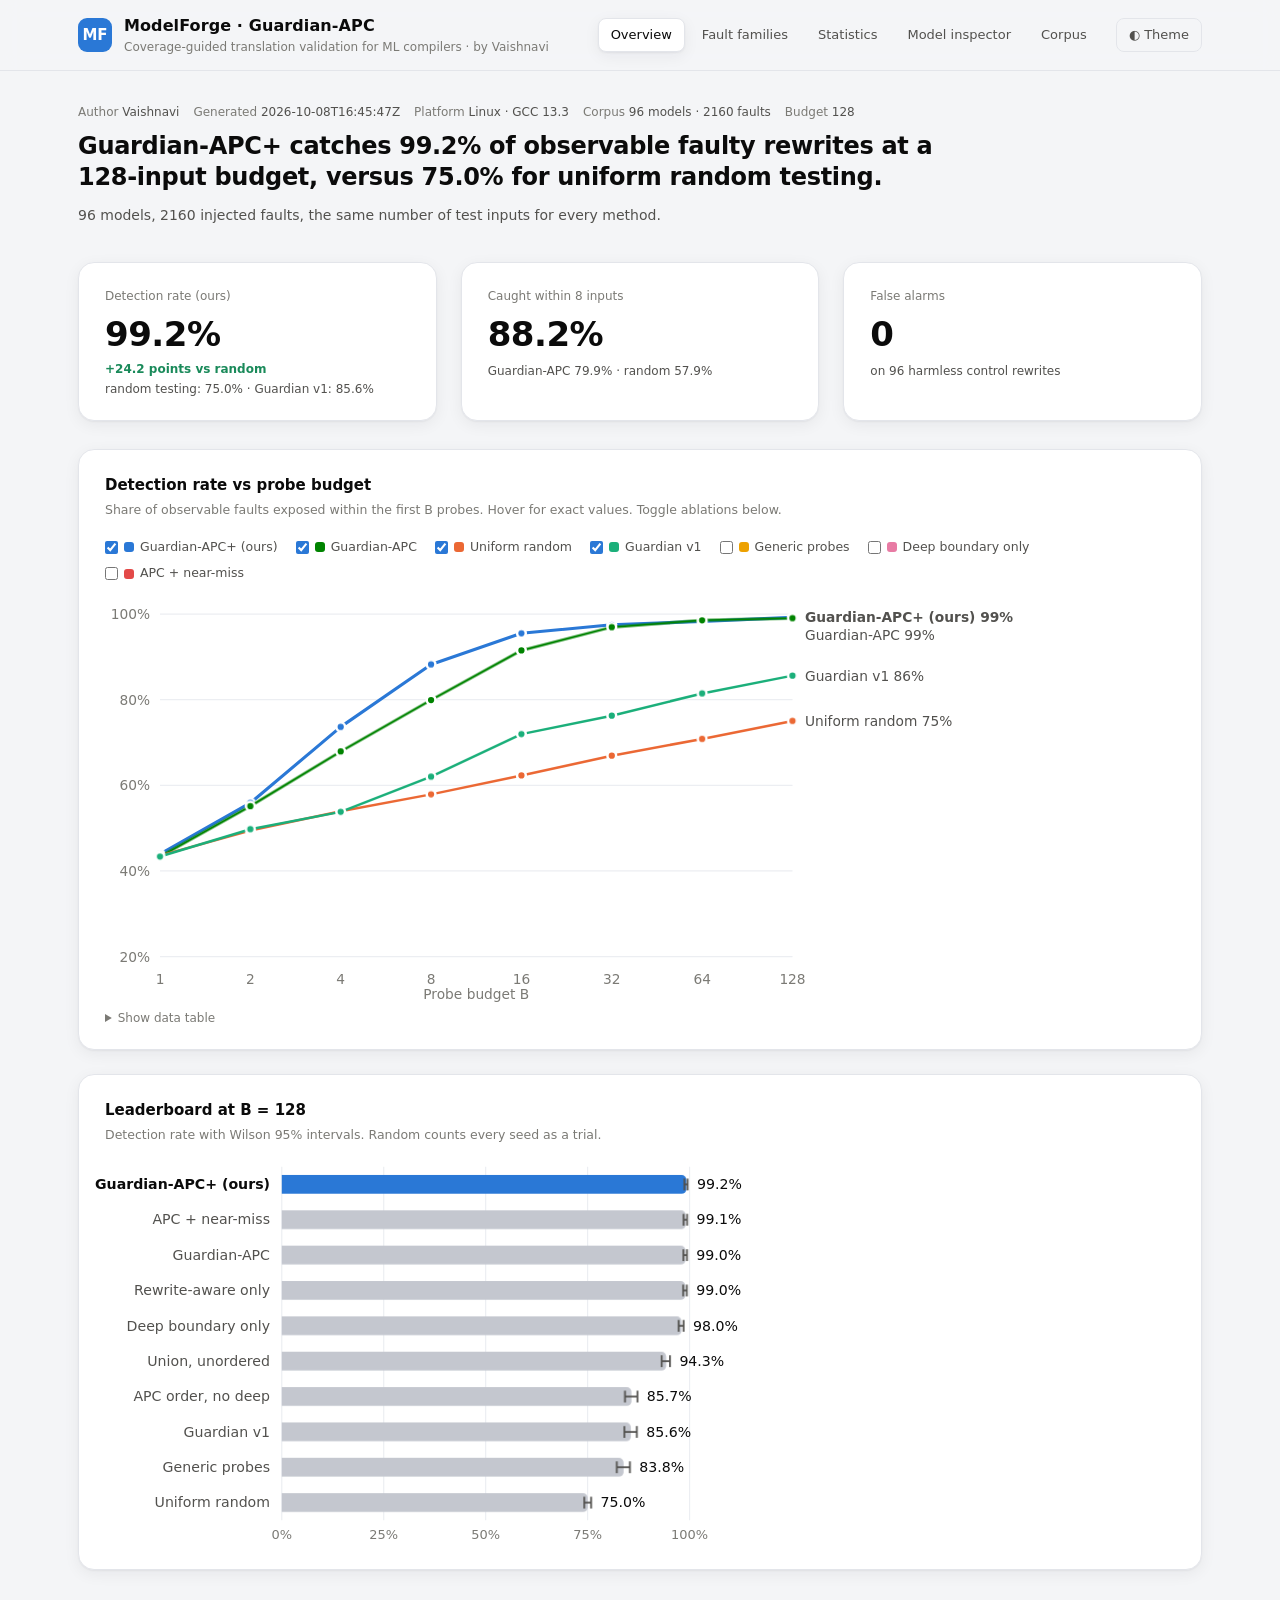
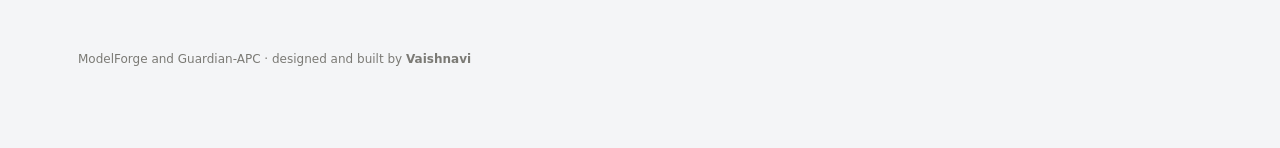
==== commit 020d0ec5: "Add Guardian-APC+: rewrite-aware probes, near-miss search, bug localisation - adaptive: IR diff of e" ====
--- a/dashboard/index.html
+++ b/dashboard/index.html
@@ -21,13 +21,14 @@
   --good: #3fb37f;
   --bad: #e66767;
   --warn: #c98500;
-  --s-guardian_apc: #3987e5;
+  --s-guardian_apc_plus: #3987e5;
   --s-random: #d95926;
   --s-guardian_v1: #199e70;
   --s-generic: #c98500;
   --s-deep_boundary: #d55181;
-  --s-union_unordered: #008300;
-  --s-apc_without_deep: #9085e9;
+  --s-guardian_apc: #008300;
+  --s-guardian_delta: #6b7489;
+  --s-apc_near_miss: #e66767;
   --seq-0: #1b2030; --seq-1: #184f95; --seq-2: #256abf; --seq-3: #3987e5; --seq-4: #6da7ec; --seq-5: #b7d3f6;
   --shadow: 0 1px 0 rgba(255,255,255,0.03) inset, 0 8px 24px rgba(0,0,0,0.25);
 }
@@ -46,13 +47,14 @@
   --good: #1a8a5a;
   --bad: #c93a3a;
   --warn: #a86f00;
-  --s-guardian_apc: #2a78d6;
+  --s-guardian_apc_plus: #2a78d6;
   --s-random: #eb6834;
   --s-guardian_v1: #1baf7a;
   --s-generic: #eda100;
   --s-deep_boundary: #e87ba4;
-  --s-union_unordered: #008300;
-  --s-apc_without_deep: #4a3aa7;
+  --s-guardian_apc: #008300;
+  --s-guardian_delta: #8a90a0;
+  --s-apc_near_miss: #e34948;
   --seq-0: #f3f6fb; --seq-1: #cde2fb; --seq-2: #9ec5f4; --seq-3: #6da7ec; --seq-4: #3987e5; --seq-5: #1c5cab;
   --shadow: 0 1px 2px rgba(16,24,40,0.05), 0 4px 16px rgba(16,24,40,0.06);
 }
@@ -62,8 +64,8 @@
     --bg: #f4f5f7; --surface-1: #ffffff; --surface-2: #f7f8fa; --border: #e3e5ea; --grid: #eceef2;
     --text-primary: #0b0b0b; --text-secondary: #52514e; --text-muted: #7b7a75; --accent: #2a78d6;
     --muted-mark: #c4c7cf; --good: #1a8a5a; --bad: #c93a3a; --warn: #a86f00;
-    --s-guardian_apc: #2a78d6; --s-random: #eb6834; --s-guardian_v1: #1baf7a; --s-generic: #eda100;
-    --s-deep_boundary: #e87ba4; --s-union_unordered: #008300; --s-apc_without_deep: #4a3aa7;
+    --s-guardian_apc_plus: #2a78d6; --s-random: #eb6834; --s-guardian_v1: #1baf7a; --s-generic: #eda100;
+    --s-deep_boundary: #e87ba4; --s-guardian_apc: #008300; --s-guardian_delta: #8a90a0; --s-apc_near_miss: #e34948;
     --seq-0: #f3f6fb; --seq-1: #cde2fb; --seq-2: #9ec5f4; --seq-3: #6da7ec; --seq-4: #3987e5; --seq-5: #1c5cab;
     --shadow: 0 1px 2px rgba(16,24,40,0.05), 0 4px 16px rgba(16,24,40,0.06);
   }
@@ -86,7 +88,7 @@
 }
 .top-inner { max-width: 1180px; margin: 0 auto; padding: 14px 28px; display: flex; align-items: center; gap: 16px; flex-wrap: wrap; }
 .brand { display: flex; align-items: center; gap: 12px; }
-.logo { width: 34px; height: 34px; border-radius: 9px; background: linear-gradient(135deg, #6366f1, #14b8a6); display: grid; place-items: center; color: #fff; font-weight: 700; font-size: 15px; }
+.logo { width: 34px; height: 34px; border-radius: 9px; background: var(--accent); display: grid; place-items: center; color: #fff; font-weight: 700; font-size: 15px; }
 .brand h1 { font-size: 16px; margin: 0; letter-spacing: 0.1px; }
 .brand p { margin: 0; font-size: 12px; color: var(--text-muted); }
 nav.tabs { display: flex; gap: 4px; margin-left: auto; flex-wrap: wrap; }
@@ -117,7 +119,7 @@
 .kpi .note { color: var(--text-secondary); font-size: 12px; margin-top: 2px; }
 .kpi .delta { font-size: 12px; font-weight: 600; }
 .pos { color: var(--good); } .neg { color: var(--bad); }
-.pill { display: inline-flex; align-items: center; gap: 6px; font-size: 11.5px; padding: 2px 8px; border-radius: 999px; border: 1px solid var(--border); color: var(--text-secondary); background: var(--surface-2); white-space: nowrap; }
+.pill { display: inline-flex; align-items: center; gap: 6px; font-size: 11.5px; padding: 2px 8px; border-radius: 6px; border: 1px solid var(--border); color: var(--text-secondary); background: var(--surface-2); white-space: nowrap; }
 .pill.ok::before { content: "✓"; color: var(--good); font-weight: 700; }
 .pill.no::before { content: "✕"; color: var(--bad); font-weight: 700; }
 .legend { display: flex; flex-wrap: wrap; gap: 8px 18px; margin: 0 0 16px; font-size: 12.5px; color: var(--text-secondary); }
@@ -157,6 +159,28 @@
 .small { font-size: 12px; color: var(--text-muted); }
 .claim { border-left: 3px solid var(--accent); padding: 4px 0 4px 12px; margin: 10px 0; color: var(--text-secondary); }
 section[hidden] { display: none; }
+
+/* Motion: cards rise in, lines draw, bars grow, numbers count up. */
+@keyframes rise { from { opacity: 0; transform: translateY(14px); } to { opacity: 1; transform: none; } }
+@keyframes draw { from { stroke-dashoffset: 1; } to { stroke-dashoffset: 0; } }
+@keyframes grow { from { transform: scaleX(0); } to { transform: scaleX(1); } }
+@keyframes pop { from { opacity: 0; transform: scale(0.4); } to { opacity: 1; transform: none; } }
+@keyframes fade { from { opacity: 0; } to { opacity: 1; } }
+section[data-panel] .card, section[data-panel] .hero, .meta { animation: rise 0.6s cubic-bezier(0.2, 0.75, 0.2, 1) both; }
+svg .line { stroke-dasharray: 1; stroke-dashoffset: 1; animation: draw 1.4s cubic-bezier(0.4, 0, 0.2, 1) 0.3s forwards; }
+svg .bar { transform-box: fill-box; transform-origin: left center; animation: grow 0.9s cubic-bezier(0.2, 0.75, 0.2, 1) both; }
+svg .dot { transform-box: fill-box; transform-origin: center; animation: pop 0.35s cubic-bezier(0.3, 1.5, 0.5, 1) both; }
+svg .late { animation: fade 0.5s ease both; }
+.heat td.cell { animation: fade 0.5s ease both; transition: transform 0.15s ease; }
+.heat td.cell:hover { transform: scale(1.06); }
+.card { transition: transform 0.25s ease, border-color 0.25s ease; }
+.card:hover { transform: translateY(-2px); border-color: color-mix(in srgb, var(--accent) 40%, var(--border)); }
+nav.tabs button { transition: background 0.2s ease, color 0.2s ease, box-shadow 0.2s ease; }
+.tooltip { transition: opacity 0.12s ease; }
+@media (prefers-reduced-motion: reduce) {
+  *, *::before, *::after { animation: none !important; transition: none !important; }
+  svg .line { stroke-dashoffset: 0; }
+}
 </style>
 </head>
 <body>
@@ -185,21 +209,24 @@
 <script>
 "use strict";
 (() => {
-const STRATS = ["guardian_apc", "random", "guardian_v1", "generic", "deep_boundary", "union_unordered", "apc_without_deep"];
+const STRATS = ["guardian_apc_plus", "guardian_apc", "random", "guardian_v1", "generic", "deep_boundary", "guardian_delta", "apc_near_miss", "union_unordered", "apc_without_deep"];
+// Eight coloured series at most; the two remaining ablations appear in tables and the leaderboard only.
+const LINE_STRATS = STRATS.filter((k) => !["guardian_delta", "union_unordered", "apc_without_deep"].includes(k));
 const NAMES = {
-  guardian_apc: "Guardian-APC (ours)", random: "Uniform random", guardian_v1: "Guardian v1",
+  guardian_apc_plus: "Guardian-APC+ (ours)", guardian_apc: "Guardian-APC", guardian_delta: "Rewrite-aware only",
+  apc_near_miss: "APC + near-miss", random: "Uniform random", guardian_v1: "Guardian v1",
   generic: "Generic probes", deep_boundary: "Deep boundary only", union_unordered: "Union, unordered",
   apc_without_deep: "APC order, no deep"
 };
-const DEFAULT_ON = new Set(["guardian_apc", "random", "guardian_v1", "generic"]);
-const OP_COLOURS = { INPUT: "#64748b", RETURN: "#64748b", GEMM: "#4f46e5", MATMUL: "#4f46e5", FUSED_GEMM_RELU: "#0d9488", ADD: "#2563eb", RELU: "#b45309", SIGMOID: "#be185d", SOFTMAX: "#7c3aed" };
+const DEFAULT_ON = new Set(["guardian_apc_plus", "guardian_apc", "random", "guardian_v1"]);
+const OP_COLOURS = { INPUT: "#64748b", RETURN: "#64748b", GEMM: "#2563eb", MATMUL: "#2563eb", FUSED_GEMM_RELU: "#0d9488", ADD: "#2563eb", RELU: "#b45309", SIGMOID: "#be185d", SOFTMAX: "#0e7490" };
 
 const app = document.getElementById("app");
 const tip = document.getElementById("tip");
 const css = (name) => getComputedStyle(document.documentElement).getPropertyValue(name).trim();
 const colour = (s) => css("--s-" + s) || css("--muted-mark");
-const pct = (v, d = 1) => v == null || isNaN(v) ? "–" : (v * 100).toFixed(d) + "%";
-const fmt = (v, d = 1) => v == null || isNaN(v) ? "–" : Number(v).toFixed(d);
+const pct = (v, d = 1) => v == null || isNaN(v) ? "n/a" : (v * 100).toFixed(d) + "%";
+const fmt = (v, d = 1) => v == null || isNaN(v) ? "n/a" : Number(v).toFixed(d);
 const el = (tag, attrs = {}, ...kids) => {
   const node = document.createElement(tag);
   for (const [k, v] of Object.entries(attrs)) {
@@ -249,23 +276,18 @@
   const labels = [];
   for (const s of series) {
     const c = colour(s.key);
-    if (s.lo && s.key === "guardian_apc") {
-      let d = s.hi.map((v, i) => `${i ? "L" : "M"}${xs(i)},${ys(v)}`).join("");
-      d += s.lo.map((v, i) => `L${xs(s.lo.length - 1 - i)},${ys(s.lo[s.lo.length - 1 - i])}`).join("") + "Z";
-      svg.append(svgEl("path", { d, fill: c, opacity: 0.12 }));
-    }
     const d = s.values.map((v, i) => `${i ? "L" : "M"}${xs(i)},${ys(v)}`).join("");
-    svg.append(svgEl("path", { d, fill: "none", stroke: c, "stroke-width": s.key === "guardian_apc" ? 2.5 : 2, "stroke-linejoin": "round", "stroke-linecap": "round" }));
-    s.values.forEach((v, i) => svg.append(svgEl("circle", { cx: xs(i), cy: ys(v), r: 3.5, fill: c, stroke: css("--surface-1"), "stroke-width": 2 })));
+    svg.append(svgEl("path", { d, fill: "none", stroke: c, "stroke-width": s.key === "guardian_apc_plus" ? 2.5 : 2, "stroke-linejoin": "round", "stroke-linecap": "round", class: "line", pathLength: 1 }));
+    s.values.forEach((v, i) => svg.append(svgEl("circle", { cx: xs(i), cy: ys(v), r: 3.5, fill: c, stroke: css("--surface-1"), "stroke-width": 2, class: "dot", style: `animation-delay:${(0.3 + 1.4 * i / Math.max(1, s.values.length - 1)).toFixed(2)}s` })));
     labels.push({ key: s.key, y: ys(s.values[s.values.length - 1]), v: s.values[s.values.length - 1] });
   }
   // Direct end labels, nudged apart to avoid collisions.
   labels.sort((a, b) => a.y - b.y);
   for (let i = 1; i < labels.length; i++) if (labels[i].y - labels[i - 1].y < 14) labels[i].y = labels[i - 1].y + 14;
   for (const l of labels) {
-    const t = svgEl("text", { x: W - m.r + 10, y: l.y + 4 });
+    const t = svgEl("text", { x: W - m.r + 10, y: l.y + 4, class: "late", style: "animation-delay:1.6s" });
     t.textContent = `${NAMES[l.key]}  ${pct(l.v, 0)}`;
-    t.setAttribute("style", `fill:${css("--text-secondary")};font-weight:${l.key === "guardian_apc" ? 600 : 400}`);
+    t.setAttribute("style", `animation-delay:1.6s;fill:${css("--text-secondary")};font-weight:${l.key === "guardian_apc_plus" ? 600 : 400}`);
     svg.append(t);
   }
   const cross = svgEl("line", { y1: m.t, y2: H - m.b, stroke: css("--text-muted"), "stroke-width": 1, opacity: 0 });
@@ -304,13 +326,16 @@
     svg.append(lab);
     const fill = r.colour || (r.highlight ? css("--accent") : css("--muted-mark"));
     const w = Math.max(2, xs(r.value) - m.l);
-    svg.append(svgEl("path", { d: `M${m.l},${y}h${w - 4}a4,4 0 0 1 4,4v${h - 8}a4,4 0 0 1 -4,4h${-(w - 4)}z`, fill }));
+    svg.append(svgEl("path", { d: `M${m.l},${y}h${w - 4}a4,4 0 0 1 4,4v${h - 8}a4,4 0 0 1 -4,4h${-(w - 4)}z`, fill, class: "bar", style: `animation-delay:${(0.15 + i * 0.06).toFixed(2)}s` }));
     if (r.lo != null) {
       const c = css("--text-secondary");
-      svg.append(svgEl("line", { x1: xs(r.lo), x2: xs(r.hi), y1: y + h / 2, y2: y + h / 2, stroke: c, "stroke-width": 1.5 }));
-      for (const v of [r.lo, r.hi]) svg.append(svgEl("line", { x1: xs(v), x2: xs(v), y1: y + 3, y2: y + h - 3, stroke: c, "stroke-width": 1.5 }));
+      const whisker = svgEl("g", { class: "late", style: `animation-delay:${(0.8 + i * 0.06).toFixed(2)}s` });
+      svg.append(whisker);
+      const svgAppend = (node) => whisker.append(node);
+      svgAppend(svgEl("line", { x1: xs(r.lo), x2: xs(r.hi), y1: y + h / 2, y2: y + h / 2, stroke: c, "stroke-width": 1.5 }));
+      for (const v of [r.lo, r.hi]) svgAppend(svgEl("line", { x1: xs(v), x2: xs(v), y1: y + 3, y2: y + h - 3, stroke: c, "stroke-width": 1.5 }));
     }
-    const val = svgEl("text", { x: xs(r.hi ?? r.value) + 8, y: y + h / 2 + 4 });
+    const val = svgEl("text", { x: xs(r.hi ?? r.value) + 8, y: y + h / 2 + 4, class: "late", style: `animation-delay:${(0.7 + i * 0.06).toFixed(2)}s` });
     val.textContent = opts.valueText ? opts.valueText(r) : fmt(r.value);
     val.setAttribute("style", `fill:${css("--text-primary")};font-size:12px;font-variant-numeric:tabular-nums`);
     svg.append(val);
@@ -349,19 +374,20 @@
 // ------------------------------------------------------------- sections
 function overview(bench) {
   const s = Object.fromEntries(bench.strategies.map((x) => [x.name, x]));
-  const ours = s.guardian_apc, rnd = s.random, v1 = s.guardian_v1;
+  const ours = s.guardian_apc_plus, prev = s.guardian_apc, rnd = s.random, v1 = s.guardian_v1;
   const cmp = Object.fromEntries(bench.comparisons.map((c) => [c.b, c]));
   const wrap = el("section", { "data-panel": "overview" });
   wrap.append(el("div", { class: "hero" },
-    el("h2", { text: `Guardian-APC catches ${pct(ours.overall.rate)} of observable faulty rewrites at a ${bench.config.budget}-probe budget, versus ${pct(rnd.overall.rate)} for uniform random testing.` }),
+    el("h2", { text: `Guardian-APC+ catches ${pct(ours.overall.rate)} of observable faulty rewrites at a ${bench.config.budget}-input budget, versus ${pct(rnd.overall.rate)} for uniform random testing.` }),
     el("p", { text: `${bench.corpus.models} models, ${bench.corpus.faults_total} injected faults, the same number of test inputs for every method.` })));
 
+  const at = (x, b) => { const p = x && x.curve.find((c) => c.budget === b); return p ? p.rate : NaN; };
   const fp = bench.strategies.reduce((a, x) => a + x.false_positives, 0);
-  const kpi = (label, value, note, delta) => el("div", { class: "card kpi" }, el("div", { class: "label", text: label }), el("div", { class: "value", text: value }), delta || null, el("div", { class: "note", text: note }));
+  const kpi = (label, value, note, delta) => el("div", { class: "card kpi" }, el("div", { class: "label", text: label }), el("div", { class: "value", text: value, "data-count": value }), delta || null, el("div", { class: "note", text: note }));
   wrap.append(el("div", { class: "grid kpis" },
     kpi("Detection rate (ours)", pct(ours.overall.rate), `random testing: ${pct(rnd.overall.rate)} · Guardian v1: ${pct(v1.overall.rate)}`,
       el("div", { class: "delta pos", text: `+${((ours.overall.rate - rnd.overall.rate) * 100).toFixed(1)} points vs random` })),
-    kpi("Inputs to first catch", fmt(ours.mean_first), `random testing needs ${fmt(rnd.mean_first)}`),
+    kpi("Caught within 8 inputs", pct(at(ours, 8)), `Guardian-APC ${pct(at(prev, 8))} · random ${pct(at(rnd, 8))}`),
     kpi("False alarms", String(fp), `on ${bench.corpus.controls} harmless control rewrites`)));
 
   // Budget curve
@@ -369,29 +395,29 @@
   const legend = el("div", { class: "legend", role: "group", "aria-label": "Strategies shown" });
   const chartBox = el("div");
   const redraw = () => {
-    const shown = STRATS.filter((k) => active.has(k) && s[k]);
-    const points = s.guardian_apc.curve.map((p) => p.budget);
+    const shown = LINE_STRATS.filter((k) => active.has(k) && s[k]);
+    const points = ours.curve.map((p) => p.budget);
     const series = shown.map((k) => ({ key: k, values: s[k].curve.map((p) => p.rate), lo: s[k].curve.map((p) => p.ci[0]), hi: s[k].curve.map((p) => p.ci[1]) }));
     chartBox.replaceChildren(lineChart(points, series, { yMin: 0.2, yMax: 1, xLabel: "Probe budget B", label: "Detection rate versus probe budget" }));
   };
-  for (const k of STRATS) {
+  for (const k of LINE_STRATS) {
     if (!s[k]) continue;
     const box = el("input", { type: "checkbox" }); box.checked = active.has(k);
     box.addEventListener("change", () => { box.checked ? active.add(k) : active.delete(k); redraw(); });
     legend.append(el("label", {}, box, el("i", { class: "swatch", style: "background:" + colour(k) }), NAMES[k]));
   }
   redraw();
-  const curveTable = dataTable(["Strategy", ...s.guardian_apc.curve.map((p) => "B=" + p.budget)],
-    STRATS.filter((k) => s[k]).map((k) => [NAMES[k], ...s[k].curve.map((p) => pct(p.rate))]), s.guardian_apc.curve.map((_, i) => i + 1));
+  const curveTable = dataTable(["Strategy", ...ours.curve.map((p) => "B=" + p.budget)],
+    STRATS.filter((k) => s[k]).map((k) => [NAMES[k], ...s[k].curve.map((p) => pct(p.rate))]), ours.curve.map((_, i) => i + 1));
 
   const ranked = [...bench.strategies].sort((a, b) => b.overall.rate - a.overall.rate);
   const leader = barList(ranked.map((x) => ({
-    label: NAMES[x.name], value: x.overall.rate, lo: x.overall.ci[0], hi: x.overall.ci[1], highlight: x.name === "guardian_apc",
-    tip: [{ label: "detected", value: `${x.overall.detected}/${x.overall.trials}` }, { label: "rate", value: pct(x.overall.rate) }, { label: "95% CI", value: `${pct(x.overall.ci[0])} – ${pct(x.overall.ci[1])}` }, { label: "mean 1st", value: fmt(x.mean_first) }]
+    label: NAMES[x.name], value: x.overall.rate, lo: x.overall.ci[0], hi: x.overall.ci[1], highlight: x.name === "guardian_apc_plus",
+    tip: [{ label: "detected", value: `${x.overall.detected}/${x.overall.trials}` }, { label: "rate", value: pct(x.overall.rate) }, { label: "95% CI", value: `${pct(x.overall.ci[0])} to ${pct(x.overall.ci[1])}` }, { label: "mean 1st", value: fmt(x.mean_first) }]
   })), { max: 1, tick: (v) => pct(v, 0), valueText: (r) => pct(r.value), label: "Detection rate at full budget" });
 
   wrap.append(el("div", { class: "grid two" },
-    card("Detection rate vs probe budget", "Share of observable faults exposed within the first B probes. Shaded band: Wilson 95% CI for Guardian-APC. Toggle ablations below.", legend, chartBox, details("Show data table", curveTable)),
+    card("Detection rate vs probe budget", "Share of observable faults exposed within the first B probes. Hover for exact values. Toggle ablations below.", legend, chartBox, details("Show data table", curveTable)),
     card("Leaderboard at B = " + bench.config.budget, "Detection rate with Wilson 95% intervals. Random counts every seed as a trial.", leader)));
   return wrap;
 }
@@ -399,18 +425,18 @@
 function faults(bench) {
   const wrap = el("section", { "data-panel": "faults", hidden: "" });
   const s = Object.fromEntries(bench.strategies.map((x) => [x.name, x]));
-  const families = Object.keys(s.guardian_apc.families);
+  const families = Object.keys(s.guardian_apc_plus.families);
   const order = STRATS.filter((k) => s[k]);
   const heat = el("table", { class: "heat" },
     el("thead", {}, el("tr", {}, el("th", { text: "Fault family" }), order.map((k) => el("th", { class: "num", text: NAMES[k] })))),
     el("tbody", {}, families.map((f) => el("tr", {}, el("td", { text: f }),
-      order.map((k) => { const p = s[k].families[f]; return heatCell(p ? p.rate : 0, `${f} · ${NAMES[k]}`, [{ label: "detected", value: p ? `${p.detected}/${p.trials}` : "–" }, { label: "rate", value: pct(p && p.rate) }, { label: "95% CI", value: p ? `${pct(p.ci[0])} – ${pct(p.ci[1])}` : "–" }]); })))));
+      order.map((k) => { const p = s[k].families[f]; return heatCell(p ? p.rate : 0, `${f} · ${NAMES[k]}`, [{ label: "detected", value: p ? `${p.detected}/${p.trials}` : "n/a" }, { label: "rate", value: pct(p && p.rate) }, { label: "95% CI", value: p ? `${pct(p.ci[0])} to ${pct(p.ci[1])}` : "n/a" }]); })))));
   const scale = el("div", { class: "legend" }, el("span", { text: "0%" }), ...[0, 1, 2, 3, 4, 5].map((i) => el("i", { class: "swatch", style: `background:${css("--seq-" + i)};width:22px` })), el("span", { text: "100%" }));
   wrap.append(card("Detection rate by fault family", "Rows are injected fault families; dead_zone_1e-* match the boundary-probe offsets, while dead_zone_random, relu_clamp, leaky_relu and the ε-faults are held out from the probe design.", scale, el("div", { class: "scroll" }, heat)));
 
   const subsetNames = { design_aligned: "Design-aligned faults", held_out: "Held-out faults", first_layer: "First ReLU layer", deep_layers: "Deeper ReLU layers" };
   const subsetCards = Object.keys(subsetNames).map((key) => card(subsetNames[key], key === "held_out" ? "Families the probe targets were not tuned for." : key === "deep_layers" ? "Faults injected beyond the first activation layer, where v1 had no boundary probes." : key === "first_layer" ? "Faults in the first activation layer (v1's model-conditioned probes apply here)." : "Dead zones whose widths match the probe offsets.",
-    barList(order.filter((k) => s[k].subsets && s[k].subsets[key]).map((k) => ({ label: NAMES[k], value: s[k].subsets[key].rate, lo: s[k].subsets[key].ci[0], hi: s[k].subsets[key].ci[1], highlight: k === "guardian_apc", tip: [{ label: "detected", value: `${s[k].subsets[key].detected}/${s[k].subsets[key].trials}` }, { label: "rate", value: pct(s[k].subsets[key].rate) }] })), { max: 1, tick: (v) => pct(v, 0), valueText: (r) => pct(r.value), label: subsetNames[key] })));
+    barList(order.filter((k) => s[k].subsets && s[k].subsets[key]).map((k) => ({ label: NAMES[k], value: s[k].subsets[key].rate, lo: s[k].subsets[key].ci[0], hi: s[k].subsets[key].ci[1], highlight: k === "guardian_apc_plus", tip: [{ label: "detected", value: `${s[k].subsets[key].detected}/${s[k].subsets[key].trials}` }, { label: "rate", value: pct(s[k].subsets[key].rate) }] })), { max: 1, tick: (v) => pct(v, 0), valueText: (r) => pct(r.value), label: subsetNames[key] })));
   wrap.append(el("div", { class: "grid half", style: "margin-top:16px" }, ...subsetCards));
   return wrap;
 }
@@ -438,7 +464,7 @@
   }
   const xl = svgEl("text", { x: (m.l + W - m.r) / 2, y: H - 4, "text-anchor": "middle" }); xl.textContent = "Activation-pattern coverage (mean per model)"; svg.append(xl);
   for (const k of STRATS) {
-    if (!s[k]) continue;
+    if (!s[k] || s[k].apc == null) continue;
     const x = xs(s[k].apc), y = ys(Math.max(0.6, s[k].overall.rate));
     const dot = svgEl("circle", { cx: x, cy: y, r: k === "guardian_apc" ? 8 : 6.5, fill: colour(k), stroke: css("--surface-1"), "stroke-width": 2 });
     dot.addEventListener("pointermove", (e) => showTip(e, NAMES[k], [{ label: "APC", value: pct(s[k].apc) }, { label: "detection", value: pct(s[k].overall.rate) }, { label: "boundary APC", value: pct(s[k].boundary_apc) }]));
@@ -449,11 +475,11 @@
       t.textContent = NAMES[k]; t.setAttribute("style", `fill:${css("--text-secondary")}`); svg.append(t);
     }
   }
-  const legend = el("div", { class: "legend" }, STRATS.filter((k) => s[k]).map((k) => el("span", { style: "display:inline-flex;gap:6px;align-items:center" }, el("i", { class: "swatch", style: "background:" + colour(k) }), NAMES[k])));
-  const cost = barList(STRATS.filter((k) => s[k]).map((k) => ({ label: NAMES[k], value: s[k].generation_ms, highlight: k === "guardian_apc", tip: [{ label: "ms / model", value: fmt(s[k].generation_ms, 3) }, { label: "native probes", value: fmt(s[k].native_probes, 1) }] })), { tick: (v) => fmt(v, 1), valueText: (r) => fmt(r.value, 2) + " ms", label: "Probe synthesis time per model" });
+  const legend = el("div", { class: "legend" }, STRATS.filter((k) => s[k] && s[k].apc != null).map((k) => el("span", { style: "display:inline-flex;gap:6px;align-items:center" }, el("i", { class: "swatch", style: "background:" + colour(k) }), NAMES[k])));
+  const cost = barList(STRATS.filter((k) => s[k]).map((k) => ({ label: NAMES[k], value: s[k].generation_ms, highlight: k === "guardian_apc_plus", tip: [{ label: "ms / model", value: fmt(s[k].generation_ms, 3) }, { label: "native probes", value: fmt(s[k].native_probes, 1) }] })), { tick: (v) => fmt(v, 1), valueText: (r) => fmt(r.value, 2) + " ms", label: "Probe synthesis time per model" });
   wrap.append(el("div", { class: "grid half", style: "margin-top:16px" },
     card("Coverage predicts detection", "Each dot is a strategy: higher activation-pattern coverage of (neuron, pre-activation bin) states goes with higher fault detection.", legend, svg),
-    card("Cost of probe synthesis", "Mean wall-clock per model on this machine, including IBP, Newton boundary solving and greedy ordering.", cost,
+    card("Cost of probe synthesis", "Mean wall-clock per model for static suites (IBP, Newton solving, ordering), and per checked rewrite for the adaptive Guardian-APC+ variants.", cost,
       el("p", { class: "small", text: `Total benchmark runtime: ${fmt(bench.runtime_seconds, 1)} s on ${bench.platform} (${bench.compiler}).` }))));
   return wrap;
 }
@@ -476,11 +502,11 @@
   if (data.demo_bug && data.demo_bug.original_output) {
     const a = data.demo_bug.original_output, b = data.demo_bug.candidate_output;
     const rows = [];
-    a.forEach((v, i) => { rows.push({ label: `class ${i} · original`, value: v, colour: css("--s-guardian_apc") }); rows.push({ label: `class ${i} · faulty`, value: b[i], colour: css("--s-random") }); });
+    a.forEach((v, i) => { rows.push({ label: `class ${i} · original`, value: v, colour: css("--s-guardian_apc_plus") }); rows.push({ label: `class ${i} · faulty`, value: b[i], colour: css("--s-random") }); });
     demo = el("div", {},
-      el("p", { class: "claim", text: `ReLU → Sigmoid rewrite ${data.demo_bug.accepted ? "was missed" : "rejected and rolled back"} after ${data.demo_bug.probes} probes. Minimised witness: ${data.demo_bug.probe}, input [${data.demo_bug.input.map((v) => fmt(v, 3)).join(", ")}].` }),
+      el("p", { class: "claim", text: `ReLU → Sigmoid rewrite ${data.demo_bug.accepted ? "was missed" : "rejected and rolled back"} after ${data.demo_bug.probes} ${data.demo_bug.probes === 1 ? "probe" : "probes"}. ${data.demo_bug.divergent_node ? `First divergence at ${data.demo_bug.divergent_node}. ` : ""}Minimised witness: ${data.demo_bug.probe}, input [${data.demo_bug.input.map((v) => fmt(v, 3)).join(", ")}].` }),
       barList(rows.map((r) => ({ ...r, tip: [{ label: "probability", value: fmt(r.value, 4) }] })), { max: 1, tick: (v) => fmt(v, 2), valueText: (r) => fmt(r.value, 4), label: "Original versus faulty output" }),
-      el("div", { class: "legend" }, el("span", {}, el("i", { class: "swatch", style: "background:" + css("--s-guardian_apc") }), " original graph"), el("span", {}, el("i", { class: "swatch", style: "background:" + css("--s-random") }), " faulty candidate")));
+      el("div", { class: "legend" }, el("span", {}, el("i", { class: "swatch", style: "background:" + css("--s-guardian_apc_plus") }), " original graph"), el("span", {}, el("i", { class: "swatch", style: "background:" + css("--s-random") }), " faulty candidate")));
   }
   wrap.append(el("div", { class: "grid half", style: "margin-top:16px" }, card("Guardian decisions", "One verdict per optimisation pass.", decisions), card("Replayable counterexample", "Saved to counterexample.json by the compiler.", demo)));
 
@@ -508,7 +534,7 @@
       card(`IBP pre-activation intervals · ${site.node}`, `Interval bound propagation over D = [-10, 10]^n. Amber: unstable (the kink at 0, pink line, is reachable), green: stable. ${site.unstable} of ${site.width} unstable.`, svg),
       card("Activation-pattern coverage at equal budget", "Share of reachable (neuron, pre-activation bin) states hit by each 128-probe suite on this model.", barList(covRows, { max: 1, tick: (v) => pct(v, 0), valueText: (r) => pct(r.value, 0), label: "Coverage by strategy" }))));
   }
-  const strategies = STRATS.filter((k) => data.faults[0] && k in data.faults[0].first);
+  const strategies = ["guardian_apc_plus", "guardian_apc", "random", "guardian_v1"].filter((k) => data.faults[0] && k in data.faults[0].first);
   const ftable = el("table", { class: "heat" },
     el("thead", {}, el("tr", {}, el("th", { text: "Injected fault" }), el("th", { text: "Kind" }), strategies.map((k) => el("th", { class: "num", text: NAMES[k] || k })))),
     el("tbody", {}, data.faults.map((f) => el("tr", {}, el("td", { class: "mono", text: f.fault }), el("td", { class: "small", text: f.locality + (f.held_out ? " · held-out" : "") }),
@@ -516,7 +542,7 @@
         const v = f.first[k];
         const td = el("td", { class: "num", text: f.locality === "control" ? (v ? "false alarm" : "silent ✓") : v ? "#" + v : "missed" });
         td.style.color = f.locality === "control" ? (v ? css("--bad") : css("--good")) : v ? (v <= 8 ? css("--good") : css("--text-primary")) : css("--bad");
-        if (k === "guardian_apc") td.style.fontWeight = 600;
+        if (k === "guardian_apc_plus") td.style.fontWeight = 600;
         return td;
       })))));
   wrap.append(el("div", { style: "margin-top:16px" }, card("Fault-injection arena", "#k is the index of the first probe that exposed the fault (lower is better); 'missed' means no probe in the 128-probe budget did.", el("div", { class: "scroll" }, ftable))));
@@ -529,9 +555,9 @@
   const depthRows = Object.entries(c.depths).map(([d, n]) => ({ label: `${d} hidden layer${d === "1" ? "" : "s"}`, value: n, highlight: false, colour: css("--accent"), tip: [{ label: "models", value: String(n) }] }));
   const neuronRows = [["Unstable", c.neurons.unstable, "--warn"], ["Stable active", c.neurons.stable_active, "--good"], ["Stable inactive", c.neurons.stable_inactive, "--muted-mark"]].map(([label, value, tok]) => ({ label, value, colour: css(tok), tip: [{ label: "neurons", value: String(value) }] }));
   wrap.append(el("div", { class: "grid kpis" },
-    ...[["Models", c.models], ["Injected faults", c.faults_total], ["Observable", c.observable], ["Unknown (excluded)", c.unknown], ["Negative controls", c.controls], ["IBP soundness violations", c.ibp_violations]].map(([l, v]) => el("div", { class: "card kpi" }, el("div", { class: "label", text: l }), el("div", { class: "value", text: String(v) })))));
+    ...[["Models", c.models], ["Injected faults", c.faults_total], ["Observable", c.observable], ["Unknown (excluded)", c.unknown], ["Negative controls", c.controls], ["IBP soundness violations", c.ibp_violations]].map(([l, v]) => el("div", { class: "card kpi" }, el("div", { class: "label", text: l }), el("div", { class: "value", text: String(v), "data-count": String(v) })))));
   wrap.append(el("div", { class: "grid half" },
-    card("Depth distribution", "Synthetic He-initialised classifiers; depth cycles 1–4 hidden ReLU layers, widths 4–16, inputs 4–16, classes 2–5.", barList(depthRows, { valueText: (r) => String(r.value), tick: (v) => fmt(v, 0), label: "Models by depth" })),
+    card("Depth distribution", "Synthetic He-initialised classifiers; depth cycles from 1 to 4 hidden ReLU layers, widths 4 to 16, inputs 4 to 16, classes 2 to 5.", barList(depthRows, { valueText: (r) => String(r.value), tick: (v) => fmt(v, 0), label: "Models by depth" })),
     card("Neuron stability over D", "Interval bound propagation on [-10, 10]^n. Unstable neurons are the targets for deep boundary probes.", barList(neuronRows, { valueText: (r) => String(r.value), tick: (v) => fmt(v, 0), label: "Neuron stability counts" }))));
   wrap.append(el("div", { style: "margin-top:16px" }, card("Models", "Every model in the corpus, with its layer widths and fault counts.",
     details("Show all " + bench.models.length + " models", dataTable(["Model", "Inputs", "Classes", "Hidden widths", "Unstable", "Faults", "Observable"], bench.models.map((x) => [x.name, String(x.inputs), String(x.classes), x.hidden.join(" · "), String(x.unstable), String(x.faults), String(x.observable)]), [1, 2, 4, 5, 6])),
@@ -549,6 +575,7 @@
     el("span", {}, "Author ", el("b", { text: b.author || "Vaishnavi" })), el("span", {}, "Generated ", el("b", { text: b.generated_at })), el("span", {}, "Platform ", el("b", { text: `${b.platform} · ${b.compiler}` })),
     el("span", {}, "Corpus ", el("b", { text: `${b.corpus.models} models · ${b.corpus.faults_total} faults` })), el("span", {}, "Budget ", el("b", { text: String(b.config.budget) }))));
   app.append(overview(b), faults(b), stats(b), inspector(data.inspect), corpus(b));
+  stagger(app);
   selectTab(currentTab);
 }
 function empty() {
@@ -559,10 +586,31 @@
     el("div", { class: "drop" }, el("p", { text: "Or load a results.json file:" }), input)));
 }
 let currentTab = "overview";
+function countUp(panel) {
+  if (matchMedia("(prefers-reduced-motion: reduce)").matches) return;
+  panel.querySelectorAll("[data-count]").forEach((node) => {
+    const match = /^(\d+(?:\.(\d+))?)(%?)$/.exec(node.dataset.count);
+    if (!match) return;
+    const target = parseFloat(match[1]), digits = match[2] ? match[2].length : 0, suffix = match[3];
+    const start = performance.now(), duration = 1100;
+    const step = (now) => {
+      const t = Math.min(1, (now - start) / duration), eased = 1 - Math.pow(1 - t, 3);
+      node.textContent = (target * eased).toFixed(digits) + suffix;
+      if (t < 1) requestAnimationFrame(step);
+    };
+    requestAnimationFrame(step);
+  });
+}
+function stagger(root) {
+  root.querySelectorAll("section[data-panel]").forEach((panel) => {
+    panel.querySelectorAll(".card, .hero").forEach((node, i) => { node.style.animationDelay = Math.min(i * 0.07, 0.6).toFixed(2) + "s"; });
+    panel.querySelectorAll(".heat tbody tr").forEach((row, ri) => row.querySelectorAll("td.cell").forEach((cell, ci) => { cell.style.animationDelay = (0.2 + ri * 0.035 + ci * 0.025).toFixed(3) + "s"; }));
+  });
+}
 function selectTab(name) {
   currentTab = name;
   document.querySelectorAll("nav.tabs button").forEach((b) => b.setAttribute("aria-selected", String(b.dataset.tab === name)));
-  document.querySelectorAll("section[data-panel]").forEach((s) => { s.hidden = s.dataset.panel !== name; });
+  document.querySelectorAll("section[data-panel]").forEach((s) => { s.hidden = s.dataset.panel !== name; if (!s.hidden) countUp(s); });
   try { localStorage.setItem("mf-tab", name); } catch (e) { /* storage unavailable */ }
 }
 document.querySelectorAll("nav.tabs button").forEach((b) => b.addEventListener("click", () => selectTab(b.dataset.tab)));
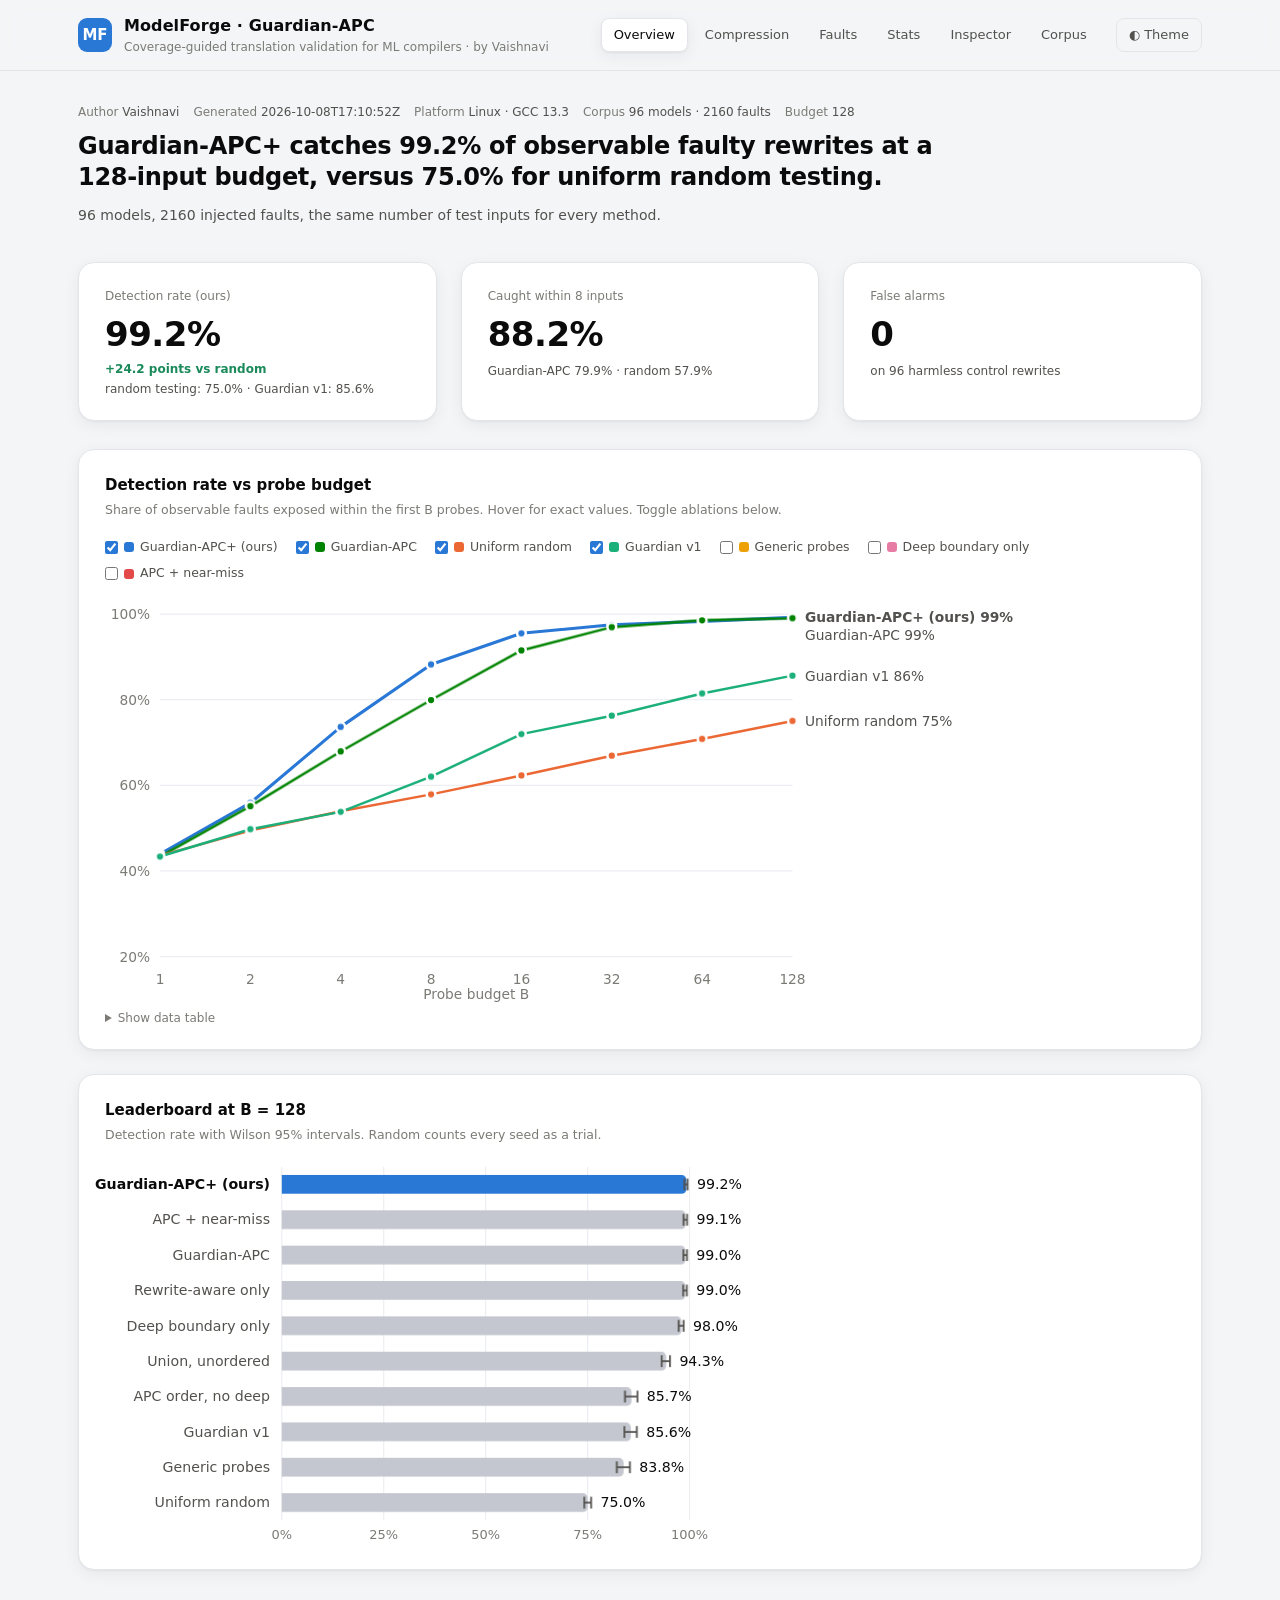
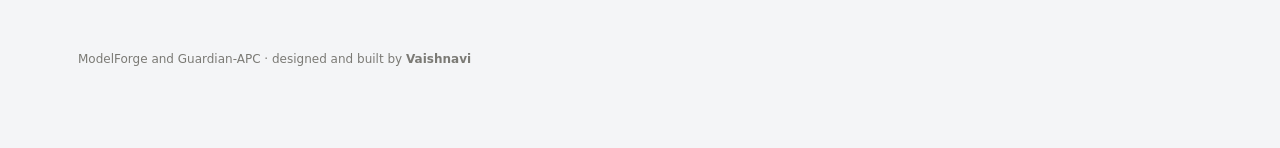
==== commit 3344982a: "Add shrink-and-check: realistic flip search for compressed models - 8 MLPs trained on real data (Iri" ====
--- a/dashboard/index.html
+++ b/dashboard/index.html
@@ -192,9 +192,10 @@
     </div>
     <nav class="tabs" role="tablist" aria-label="Dashboard sections">
       <button role="tab" data-tab="overview" aria-selected="true">Overview</button>
-      <button role="tab" data-tab="faults">Fault families</button>
-      <button role="tab" data-tab="stats">Statistics</button>
-      <button role="tab" data-tab="inspector">Model inspector</button>
+      <button role="tab" data-tab="shrink">Compression</button>
+      <button role="tab" data-tab="faults">Faults</button>
+      <button role="tab" data-tab="stats">Stats</button>
+      <button role="tab" data-tab="inspector">Inspector</button>
       <button role="tab" data-tab="corpus">Corpus</button>
     </nav>
     <button class="ghost" id="theme" type="button" aria-label="Toggle colour theme">◐ Theme</button>
@@ -549,6 +550,49 @@
   return wrap;
 }
 
+const REAL_NAMES = { test_set: "Test set only", noise: "+ random noise", genetic: "+ genetic search", boundary_shift: "+ boundary shift (ours)" };
+const REAL_ORDER = ["boundary_shift", "genetic", "noise", "test_set"];
+function shrinkTab(real) {
+  const wrap = el("section", { "data-panel": "shrink", hidden: "" });
+  if (!real) { wrap.append(el("div", { class: "card empty", text: "No compression study yet. Run modelforge_bench." })); return wrap; }
+  const kpi = (label, value, note) => el("div", { class: "card kpi" }, el("div", { class: "label", text: label }), el("div", { class: "value", text: value }), el("div", { class: "note", text: note }));
+  const d = real.detected, h = real.detected_hidden, u = real.detected_unchanged;
+  wrap.append(el("div", { class: "hero" },
+    el("h2", { text: "Is the compressed model safe to ship? Accuracy alone does not tell you." }),
+    el("p", { text: `8 classifiers trained on real data (Iris, Wine, Breast Cancer, Digits) under ${real.cases_total / 8} compressions. A compression is risky when a realistic input (within 0.5 std of real data) exists where the original model is sure (top-two margin of at least 0.2) but the compressed model disagrees.` })));
+  wrap.append(el("div", { class: "grid kpis" },
+    kpi("Risky compressions caught", `${fmt(d.boundary_shift, 0)}/${real.risky}`, `test set alone: ${fmt(d.test_set, 0)} · genetic search: ${fmt(d.genetic, 1)}`),
+    kpi("Caught where the test set saw nothing", `${fmt(h.boundary_shift, 0)}/${real.hidden_from_test_set}`, `genetic search: ${fmt(h.genetic, 1)} · noise: ${fmt(h.noise, 1)}`),
+    kpi("Flagged although accuracy did not drop", `${fmt(u.boundary_shift, 0)}/${real.accuracy_unchanged}`, `test set alone: ${fmt(u.test_set, 0)}`)));
+
+  const levels = { negligible: "--good", low: "--good", moderate: "--warn", high: "--bad" };
+  const models = [...new Set(real.cases.map((c) => c.model))];
+  const kinds = [...new Set(real.cases.map((c) => c.compression))];
+  const grid = el("table", { class: "heat" },
+    el("thead", {}, el("tr", {}, el("th", { text: "Model" }), kinds.map((k) => el("th", { class: "num", text: k })))),
+    el("tbody", {}, models.map((m) => el("tr", {}, el("td", { class: "mono", text: m }), kinds.map((k) => {
+      const c = real.cases.find((x) => x.model === m && x.compression === k);
+      const td = el("td", { class: "cell", text: c.risk });
+      td.style.color = css(levels[c.risk] || "--text-muted");
+      td.style.fontWeight = 600;
+      td.style.background = css("--surface-2");
+      td.tabIndex = 0;
+      const rows = [{ label: "accuracy", value: `${pct(c.accuracy_before)} to ${pct(c.accuracy_after)}` }, { label: "test-set flips", value: `${c.test_flips}/${c.test_rows}` },
+        ...REAL_ORDER.map((sname) => ({ label: REAL_NAMES[sname], value: fmt(c.severity[sname], 2) })), { label: "boundary shift (std)", value: fmt(c.boundary_shift, 3) }];
+      td.addEventListener("pointermove", (e) => showTip(e, `${m} · ${k}`, rows));
+      td.addEventListener("pointerleave", hideTip);
+      return td;
+    })))));
+  wrap.append(card("Risk report for every model and compression", "Risk from Guardian's worst realistic flip: negligible below 0.05 margin, low below 0.2, moderate below 0.5, high above. Hover a cell for accuracy, test-set flips and what each method found.", el("div", { class: "scroll" }, grid)));
+
+  const caught = barList(REAL_ORDER.map((k) => ({ label: REAL_NAMES[k], value: d[k] || 0, highlight: k === "boundary_shift", tip: [{ label: "risky caught", value: `${fmt(d[k], 1)}/${real.risky}` }, { label: "missed by test set, caught", value: `${fmt(h[k], 1)}/${real.hidden_from_test_set}` }] })), { max: real.risky, tick: (v) => fmt(v, 0), valueText: (r) => `${fmt(r.value, 1)}/${real.risky}`, label: "Risky compressions caught" });
+  const severity = barList(REAL_ORDER.map((k) => ({ label: REAL_NAMES[k], value: real.mean_severity[k] || 0, highlight: k === "boundary_shift", tip: [{ label: "mean worst margin", value: fmt(real.mean_severity[k], 3) }] })), { max: 0.4, tick: (v) => fmt(v, 1), valueText: (r) => fmt(r.value, 3), label: "Mean worst realistic flip" });
+  wrap.append(el("div", { class: "grid half" },
+    card("Risky compressions caught", `Each method first runs the test set, then gets ${real.budget} extra compressed-model evaluations. Random methods averaged over ${real.seeds} seeds.`, caught),
+    card("How bad is the worst flip found", "Mean of the original's top-two margin at the worst realistic disagreement; higher means the method found more serious flips.", severity)));
+  return wrap;
+}
+
 function corpus(bench) {
   const wrap = el("section", { "data-panel": "corpus", hidden: "" });
   const c = bench.corpus;
@@ -574,7 +618,7 @@
   app.append(el("div", { class: "meta" },
     el("span", {}, "Author ", el("b", { text: b.author || "Vaishnavi" })), el("span", {}, "Generated ", el("b", { text: b.generated_at })), el("span", {}, "Platform ", el("b", { text: `${b.platform} · ${b.compiler}` })),
     el("span", {}, "Corpus ", el("b", { text: `${b.corpus.models} models · ${b.corpus.faults_total} faults` })), el("span", {}, "Budget ", el("b", { text: String(b.config.budget) }))));
-  app.append(overview(b), faults(b), stats(b), inspector(data.inspect), corpus(b));
+  app.append(overview(b), shrinkTab(data.real), faults(b), stats(b), inspector(data.inspect), corpus(b));
   stagger(app);
   selectTab(currentTab);
 }
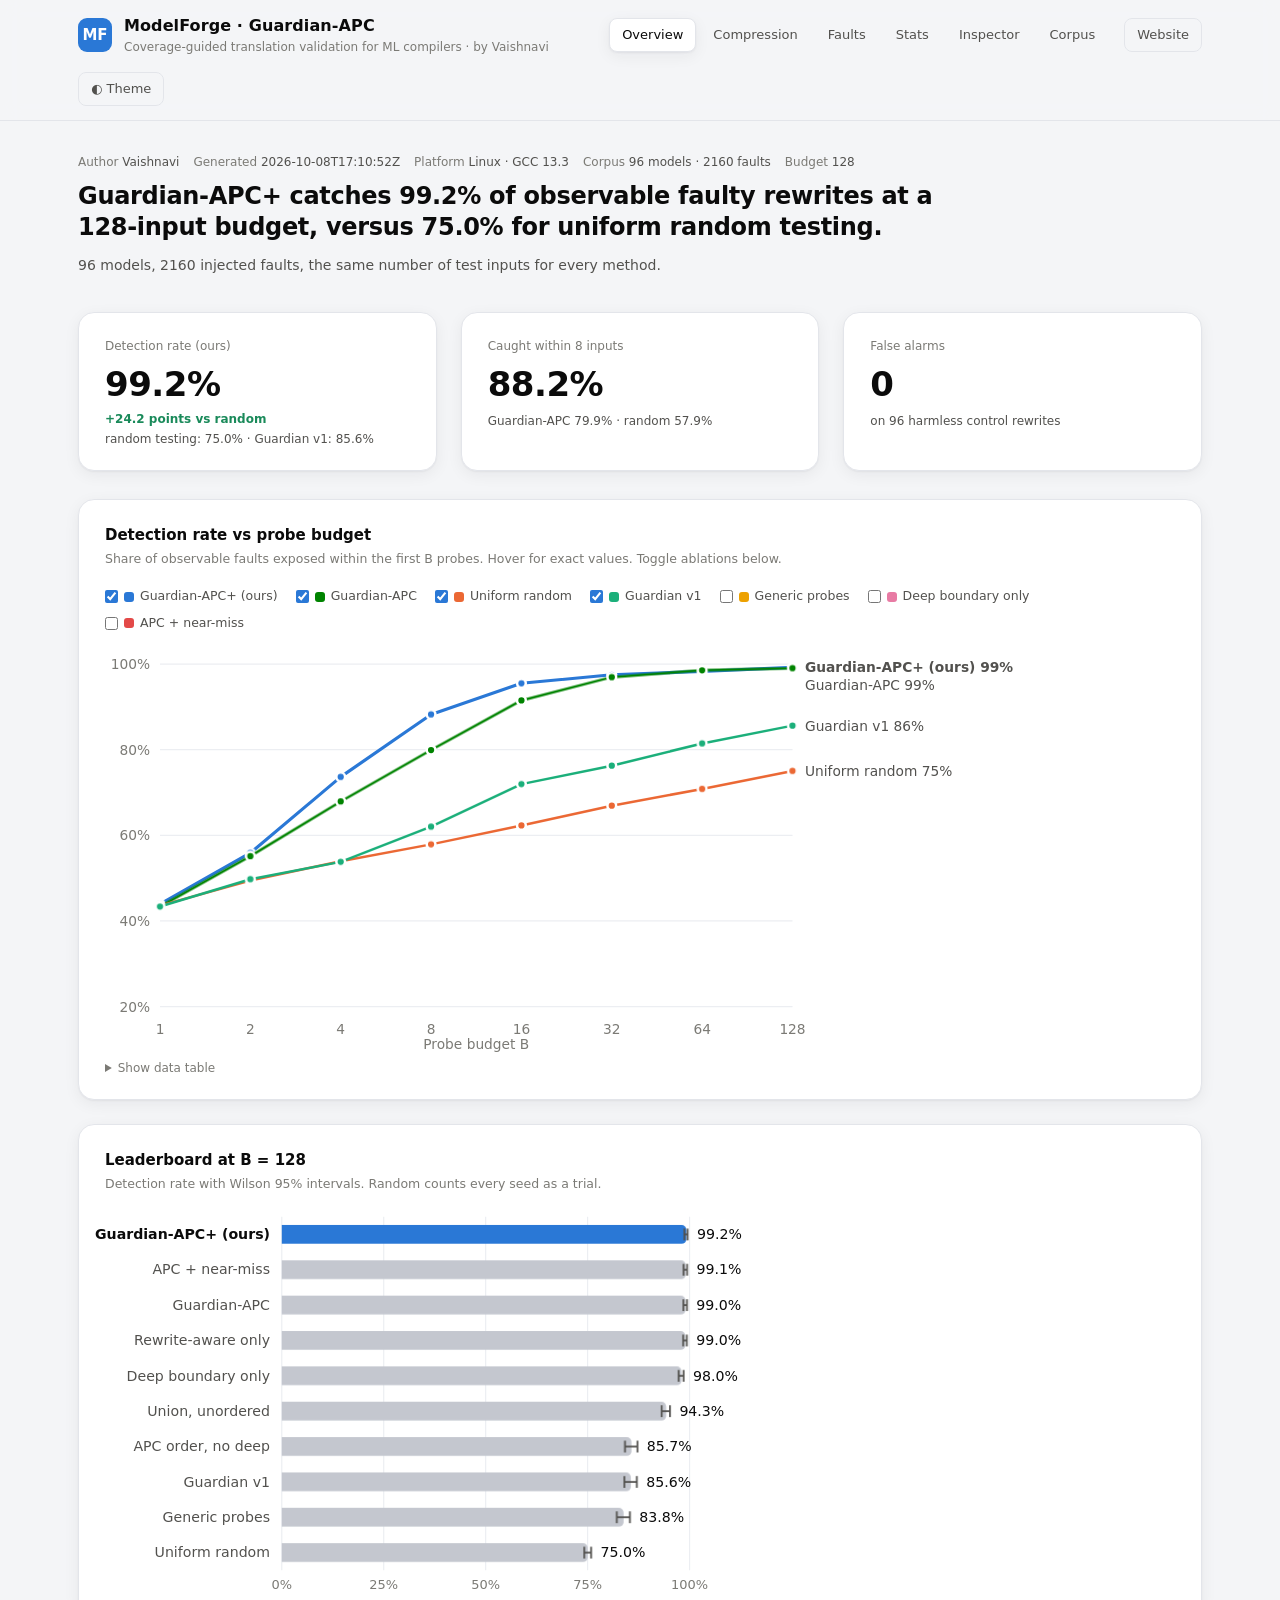
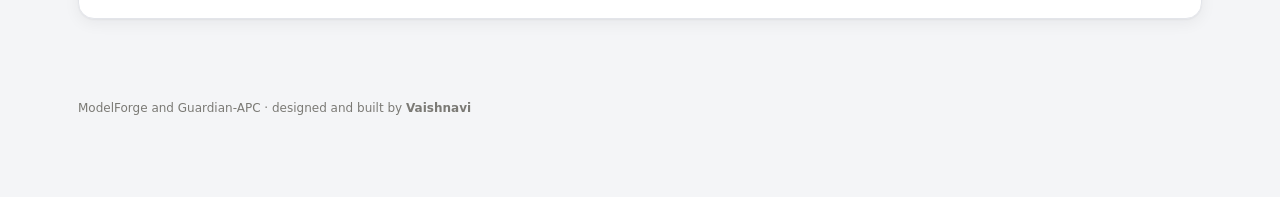
==== commit 622ba01b: "Add interactive ModelForge website - website/: shrink lab (compress real models, live Guardian check" ====
--- a/dashboard/index.html
+++ b/dashboard/index.html
@@ -198,6 +198,7 @@
       <button role="tab" data-tab="inspector">Inspector</button>
       <button role="tab" data-tab="corpus">Corpus</button>
     </nav>
+    <a class="ghost" href="../website/index.html" style="text-decoration:none">Website</a>
     <button class="ghost" id="theme" type="button" aria-label="Toggle colour theme">◐ Theme</button>
   </div>
 </header>
